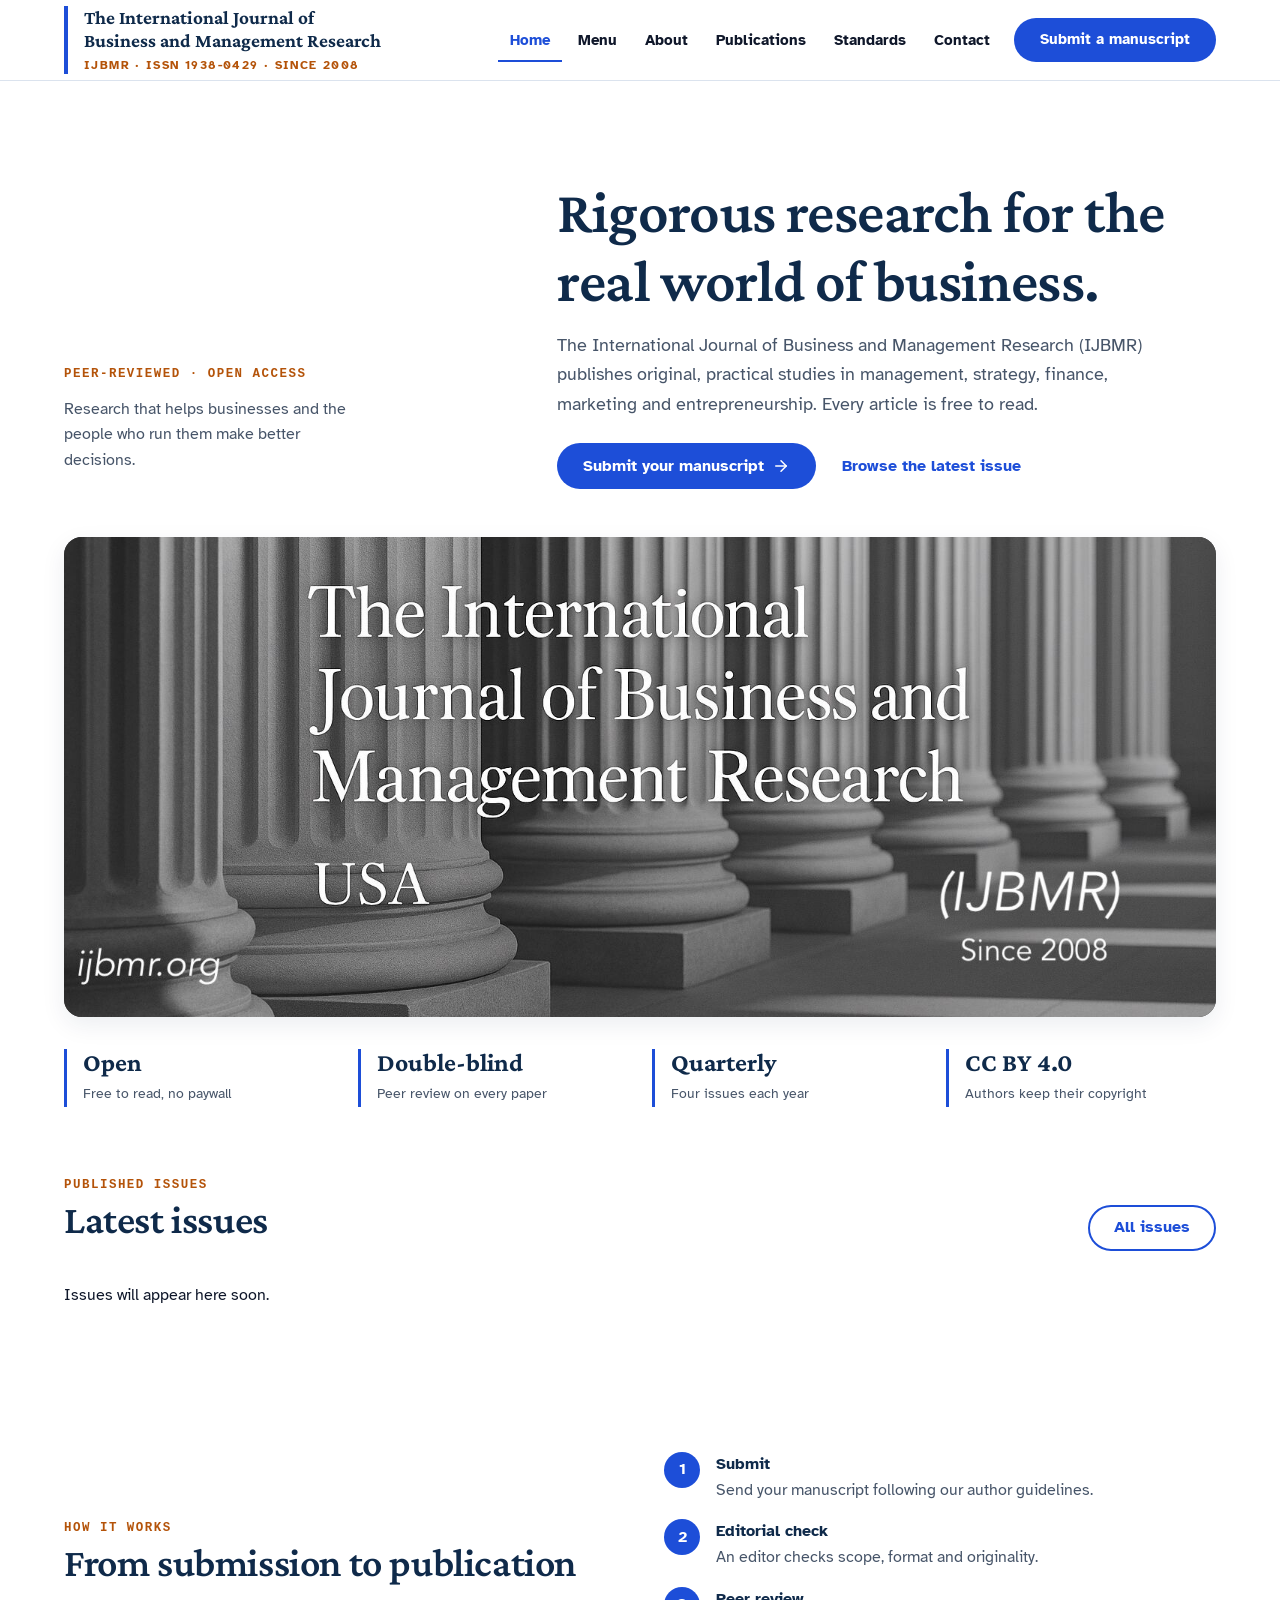
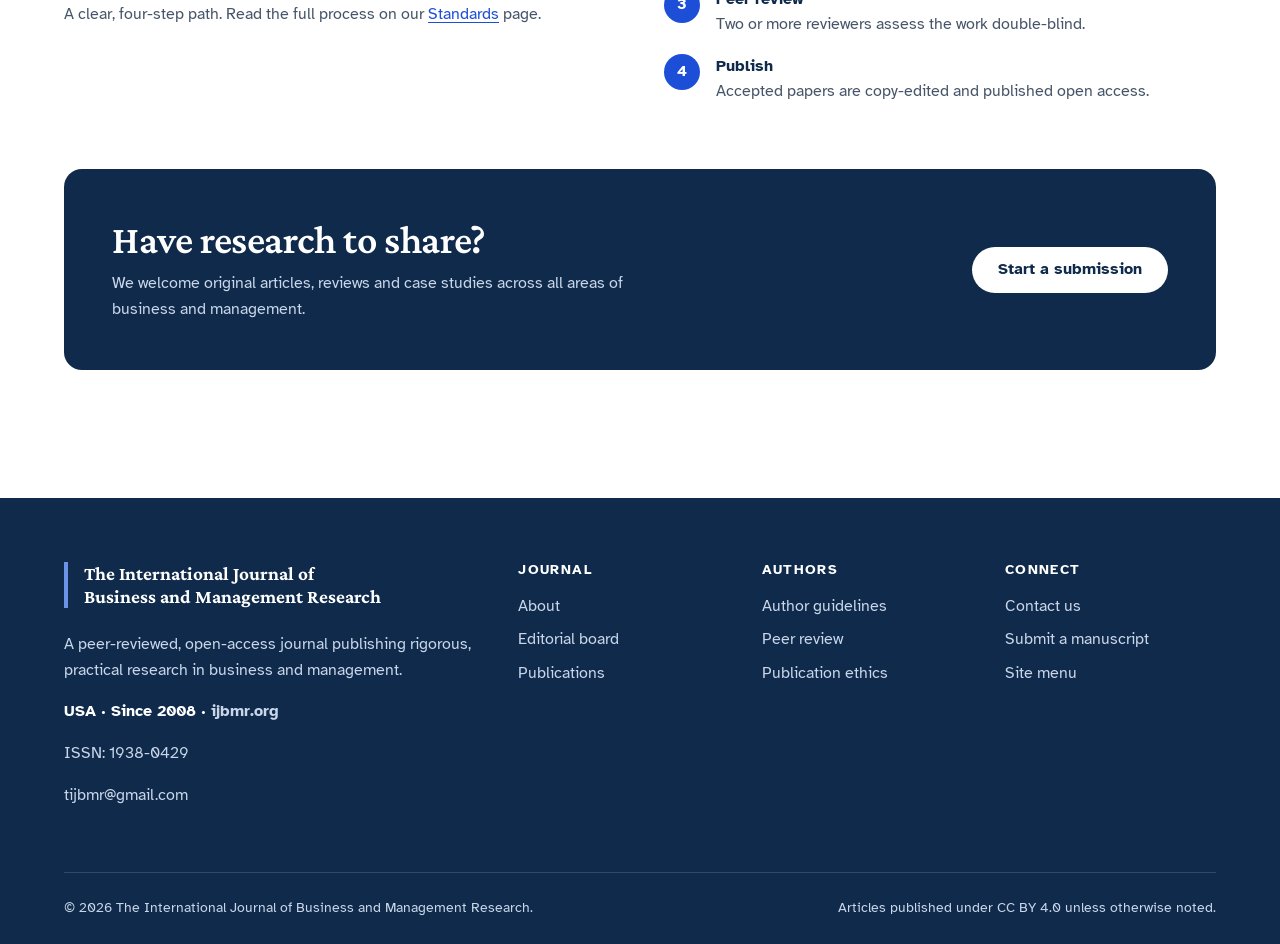
==== index.html @ e0effd42 "Show IJBMR logo as a banner on the home page Co-Authored-By: Claude Opus 5.5 <noreply@anthropic.com>" ====
<!doctype html>
<html lang="en" class="no-js">
<head>
  <meta charset="utf-8">
  <meta name="viewport" content="width=device-width, initial-scale=1">
  <title>IJBMR | International Journal of Business and Management Research</title>
  <meta name="description" content="Peer-reviewed, open-access research in business and management.">
  <meta name="theme-color" content="#1d4ed8">
  <link rel="preconnect" href="https://fonts.googleapis.com">
  <link rel="preconnect" href="https://fonts.gstatic.com" crossorigin>
  <link href="https://fonts.googleapis.com/css2?family=Atkinson+Hyperlegible:wght@400;700&family=Crimson+Pro:wght@400;500;600;700&display=swap" rel="stylesheet">
  <link rel="stylesheet" href="assets/styles.css">
  <link rel="icon" type="image/png" href="assets/icon.png">
  <link rel="apple-touch-icon" href="assets/icon.png">
  <link rel="canonical" href="https://ijbmr.org/">
  <meta property="og:type" content="website">
  <meta property="og:site_name" content="IJBMR">
  <meta property="og:title" content="IJBMR | International Journal of Business and Management Research">
  <meta property="og:description" content="Peer-reviewed, open-access research in business and management.">
  <meta property="og:url" content="https://ijbmr.org/">
  <meta property="og:image" content="https://ijbmr.org/assets/og.jpg">
  <meta name="twitter:card" content="summary_large_image">
</head>
<body>
  <a class="skip-link" href="#main">Skip to content</a>

  <header class="site-header">
    <div class="container header-inner">
      <a class="brand" href="index.html" aria-label="IJBMR home"><span class="brand-title">The International Journal of<br>Business and Management Research</span><span class="brand-meta">IJBMR &middot; ISSN 1938-0429 &middot; Since 2008</span></a>
      <button class="nav-toggle" type="button" aria-expanded="false" aria-controls="site-nav" aria-label="Open navigation"><svg class="" xmlns="http://www.w3.org/2000/svg" viewBox="0 0 24 24" fill="none" stroke="currentColor" stroke-width="2" stroke-linecap="round" stroke-linejoin="round" aria-hidden="true" focusable="false"><path d="M4 6h16"/><path d="M4 12h16"/><path d="M4 18h16"/></svg></button>
      <nav id="site-nav" class="site-nav" aria-label="Main">
        <ul>
          <li><a href="index.html" aria-current="page">Home</a></li>
          <li><a href="menu.html">Menu</a></li>
          <li><a href="about.html">About</a></li>
          <li><a href="publications.html">Publications</a></li>
          <li><a href="standards.html">Standards</a></li>
          <li><a href="contact.html">Contact</a></li>
          <li class="nav-cta"><a class="btn btn-primary" href="contact.html#submit">Submit a manuscript</a></li>
        </ul>
      </nav>
    </div>
  </header>

  <main id="main">
    <section class="hero">
      <div class="container">
        <div class="hero-grid">
          <p class="hero-tagline reveal">
            <span class="eyebrow">Peer-reviewed &middot; Open access</span>
            Research that helps businesses and the people who run them make better decisions.
          </p>
          <div class="hero-copy reveal">
            <h1>Rigorous research for the real world of business.</h1>
            <p class="lead">The International Journal of Business and Management Research (IJBMR) publishes original, practical studies in management, strategy, finance, marketing and entrepreneurship. Every article is free to read.</p>
            <div class="hero-ctas">
              <a class="btn btn-primary" href="contact.html#submit">Submit your manuscript <svg class="" xmlns="http://www.w3.org/2000/svg" viewBox="0 0 24 24" fill="none" stroke="currentColor" stroke-width="2" stroke-linecap="round" stroke-linejoin="round" aria-hidden="true" focusable="false"><path d="M5 12h14"/><path d="m12 5 7 7-7 7"/></svg></a>
              <a class="btn btn-link" href="publications.html">Browse the latest issue</a>
            </div>
          </div>
        </div>
      </div>
    </section>

    <div class="container">
      <figure class="logo-banner reveal">
        <img src="assets/banner.jpg" srcset="assets/banner-800.jpg 800w, assets/banner.jpg 1536w" sizes="(max-width: 1200px) 100vw, 1152px" width="1536" height="640" alt="The International Journal of Business and Management Research, USA. IJBMR, since 2008. ijbmr.org">
      </figure>
      <div class="glance reveal" role="group" aria-label="Journal at a glance">
        <div class="stat"><strong>Open</strong><span>Free to read, no paywall</span></div>
        <div class="stat"><strong>Double-blind</strong><span>Peer review on every paper</span></div>
        <div class="stat"><strong>Quarterly</strong><span>Four issues each year</span></div>
        <div class="stat"><strong>CC BY 4.0</strong><span>Authors keep their copyright</span></div>
      </div>
    </div>

    <section class="section">
      <div class="container">
        <div class="section-head">
          <div>
            <span class="eyebrow">Published issues</span>
            <h2>Latest issues</h2>
          </div>
          <a class="btn btn-outline" href="publications.html">All issues</a>
        </div>
        <div class="article-list" data-issues data-limit="3"></div>
      </div>
    </section>

    <section class="section">
      <div class="container">
        <div class="grid grid-2" style="align-items:center; gap: var(--space-7);">
          <div class="reveal">
            <span class="eyebrow">How it works</span>
            <h2>From submission to publication</h2>
            <p style="color:var(--color-muted-foreground)">A clear, four-step path. Read the full process on our <a href="standards.html">Standards</a> page.</p>
          </div>
          <ol class="steps reveal">
            <li><div><strong>Submit</strong><p>Send your manuscript following our author guidelines.</p></div></li>
            <li><div><strong>Editorial check</strong><p>An editor checks scope, format and originality.</p></div></li>
            <li><div><strong>Peer review</strong><p>Two or more reviewers assess the work double-blind.</p></div></li>
            <li><div><strong>Publish</strong><p>Accepted papers are copy-edited and published open access.</p></div></li>
          </ol>
        </div>
      </div>
    </section>

    <section class="section" style="padding-top:0">
      <div class="container">
        <div class="cta-band reveal">
          <div>
            <h2>Have research to share?</h2>
            <p>We welcome original articles, reviews and case studies across all areas of business and management.</p>
          </div>
          <a class="btn btn-primary" href="contact.html#submit">Start a submission</a>
        </div>
      </div>
    </section>
  </main>

  <footer class="site-footer">
    <div class="container">
      <div class="footer-grid">
        <div>
          <a class="brand" href="index.html" aria-label="IJBMR home"><span class="brand-title">The International Journal of<br>Business and Management Research</span><span class="brand-meta">IJBMR &middot; ISSN 1938-0429 &middot; Since 2008</span></a>
          <p>A peer-reviewed, open-access journal publishing rigorous, practical research in business and management.</p>
          <p class="footer-facts">USA &middot; Since 2008 &middot; <a href="https://ijbmr.org">ijbmr.org</a></p>
          <p>ISSN: 1938-0429</p>
          <p><a href="mailto:tijbmr@gmail.com">tijbmr@gmail.com</a></p>
        </div>
        <div>
          <h4>Journal</h4>
          <ul>
            <li><a href="about.html">About</a></li>
            <li><a href="about.html#board">Editorial board</a></li>
            <li><a href="publications.html">Publications</a></li>
          </ul>
        </div>
        <div>
          <h4>Authors</h4>
          <ul>
            <li><a href="standards.html#guidelines">Author guidelines</a></li>
            <li><a href="standards.html#review">Peer review</a></li>
            <li><a href="standards.html#ethics">Publication ethics</a></li>
          </ul>
        </div>
        <div>
          <h4>Connect</h4>
          <ul>
            <li><a href="contact.html">Contact us</a></li>
            <li><a href="contact.html#submit">Submit a manuscript</a></li>
            <li><a href="menu.html">Site menu</a></li>
          </ul>
        </div>
      </div>
      <div class="footer-bottom">
        <span>&copy; <span data-year>2026</span> The International Journal of Business and Management Research.</span>
        <span>Articles published under CC BY 4.0 unless otherwise noted.</span>
      </div>
    </div>
  </footer>

  <script src="assets/issues.js"></script>
  <script src="assets/board.js"></script>
  <script src="assets/main.js"></script>
</body>
</html>
---- assets/styles.css ----
/* IJBMR — shared styles
   Design system: Swiss Modernism 2.0 (ui-ux-pro-max), scholarly blue on white,
   Crimson Pro (headings) + Atkinson Hyperlegible (body). */

:root {
  --color-primary: #1d4ed8;          /* action blue */
  --color-primary-hover: #1e40af;
  --color-primary-soft: #eff4ff;
  --color-navy: #0f2a4a;             /* headings, footer */
  --color-on-primary: #ffffff;
  --color-accent: #b45309;           /* warm citation gold */
  --color-accent-soft: #fff7ed;
  --color-background: #ffffff;
  --color-surface: #f6f8fc;
  --color-foreground: #0f172a;
  --color-muted-foreground: #475569;
  --color-border: #dbe3ee;
  --color-ring: #1d4ed8;

  --font-serif: "Crimson Pro", Georgia, "Times New Roman", serif;
  --font-sans: "Atkinson Hyperlegible", system-ui, -apple-system, "Segoe UI", sans-serif;
  --font-mono: ui-monospace, "SF Mono", Menlo, Consolas, monospace;

  --space-1: 4px;  --space-2: 8px;  --space-3: 12px; --space-4: 16px;
  --space-5: 24px; --space-6: 32px; --space-7: 48px; --space-8: 64px; --space-9: 96px;

  --radius: 10px;
  --radius-lg: 18px;
  --shadow-sm: 0 1px 2px rgba(15, 42, 74, .06);
  --shadow-md: 0 8px 24px rgba(15, 42, 74, .08);
  --ease: cubic-bezier(.22, 1, .36, 1);
  --max: 1200px;
}

*, *::before, *::after { box-sizing: border-box; }
html { -webkit-text-size-adjust: 100%; scroll-behavior: smooth; }
body {
  margin: 0;
  background: var(--color-background);
  color: var(--color-foreground);
  font-family: var(--font-sans);
  font-size: 1rem;
  line-height: 1.6;
}
img, svg { display: block; max-width: 100%; }
a { color: var(--color-primary); text-underline-offset: 3px; }
a:hover { color: var(--color-primary-hover); }
:focus-visible { outline: 3px solid var(--color-ring); outline-offset: 3px; border-radius: 4px; }

h1, h2, h3, h4 {
  font-family: var(--font-serif);
  color: var(--color-navy);
  line-height: 1.15;
  letter-spacing: -0.01em;
  margin: 0 0 var(--space-4);
  text-wrap: balance;
}
h1 { font-size: clamp(2.25rem, 5vw, 3.75rem); font-weight: 600; }
h2 { font-size: clamp(1.75rem, 3.2vw, 2.5rem); font-weight: 600; }
h3 { font-size: 1.4rem; font-weight: 600; }
p { margin: 0 0 var(--space-4); }

.container { width: 100%; max-width: var(--max); margin: 0 auto; padding: 0 var(--space-5); }
@media (max-width: 600px) { .container { padding: 0 var(--space-4); } }

.skip-link {
  position: absolute; left: var(--space-4); top: -60px; z-index: 100;
  background: var(--color-navy); color: #fff; padding: var(--space-2) var(--space-4); border-radius: 6px;
}
.skip-link:focus { top: var(--space-4); color: #fff; }

/* ---------- Header ---------- */
.site-header {
  position: sticky; top: 0; z-index: 50;
  background: rgba(255, 255, 255, .92);
  backdrop-filter: saturate(1.4) blur(8px);
  border-bottom: 1px solid var(--color-border);
}
.header-inner { display: flex; align-items: center; justify-content: space-between; gap: var(--space-5); min-height: 80px; }
.brand {
  display: flex; flex-direction: column; justify-content: center; gap: 4px;
  padding-left: var(--space-4); border-left: 4px solid var(--color-primary);
  text-decoration: none; color: var(--color-navy); flex: none;
}
.brand:hover { color: var(--color-navy); }
.brand-title { font-family: var(--font-serif); font-weight: 700; font-size: 1.2rem; line-height: 1.2; white-space: nowrap; }
.brand-meta { font-size: .72rem; font-weight: 700; letter-spacing: .12em; text-transform: uppercase; color: var(--color-accent); }

.site-nav ul { display: flex; gap: var(--space-1); list-style: none; margin: 0; padding: 0; }
.site-nav a {
  display: inline-flex; align-items: center; min-height: 44px; padding: 0 var(--space-3);
  color: var(--color-foreground); text-decoration: none; font-weight: 700; font-size: .95rem; border-radius: 8px;
  transition: background-color .2s var(--ease), color .2s var(--ease);
}
.site-nav a:hover { background: var(--color-primary-soft); color: var(--color-primary); }
.site-nav a[aria-current="page"] { color: var(--color-primary); box-shadow: inset 0 -2px 0 var(--color-primary); border-radius: 0; }
.nav-cta { margin-left: var(--space-2); }
.site-nav .nav-cta .btn { padding: 0 var(--space-5); border-radius: 999px; color: #fff; white-space: nowrap; }
.site-nav .nav-cta .btn:hover { background: var(--color-primary-hover); color: #fff; }

.nav-toggle {
  display: none; width: 44px; height: 44px; border: 1px solid var(--color-border); border-radius: 10px;
  background: #fff; color: var(--color-navy); cursor: pointer; align-items: center; justify-content: center;
}
@media (max-width: 1240px) {
  .nav-toggle { display: inline-flex; }
  .site-nav {
    position: absolute; left: 0; right: 0; top: 100%;
    background: #fff; border-bottom: 1px solid var(--color-border); box-shadow: var(--shadow-md);
    display: none;
  }
  .site-nav.is-open { display: block; }
  .site-nav ul { flex-direction: column; padding: var(--space-3) var(--space-4) var(--space-5); }
  .site-nav a { width: 100%; }
  .site-nav .nav-cta .btn { justify-content: center; }
  .site-nav a[aria-current="page"] { box-shadow: inset 3px 0 0 var(--color-primary); background: var(--color-primary-soft); }
  .nav-cta { margin: var(--space-3) 0 0; }
  .brand-title { font-size: 1.02rem; }
  .brand-meta { font-size: .64rem; letter-spacing: .08em; }
}

/* ---------- Buttons ---------- */
.btn {
  display: inline-flex; align-items: center; justify-content: center; gap: var(--space-2);
  min-height: 46px; padding: 0 var(--space-5); border-radius: 999px; border: 2px solid transparent;
  font: 700 .975rem/1 var(--font-sans); text-decoration: none; cursor: pointer;
  transition: background-color .2s var(--ease), color .2s var(--ease), border-color .2s var(--ease), transform .2s var(--ease);
}
.btn-primary { background: var(--color-primary); color: #fff; }
.btn-primary:hover { background: var(--color-primary-hover); color: #fff; }
.btn-outline { border-color: var(--color-primary); color: var(--color-primary); background: #fff; }
.btn-outline:hover { background: var(--color-primary-soft); }
.btn-link { padding: 0; min-height: 44px; color: var(--color-primary); }
.btn-link:hover { text-decoration: underline; }
.btn svg { width: 18px; height: 18px; }
.btn:active { transform: translateY(1px); }

/* ---------- Editorial hero (ported from 21st.dev "Editorial Hero") ---------- */
.hero { padding: var(--space-9) 0 var(--space-7); }
.hero-grid { display: grid; grid-template-columns: repeat(12, 1fr); gap: var(--space-6); }
.hero-tagline { grid-column: 1 / span 4; align-self: end; max-width: 300px; color: var(--color-muted-foreground); }
.hero-tagline .eyebrow { display: block; margin-bottom: var(--space-3); }
.hero-copy { grid-column: 6 / span 7; }
.hero-copy p.lead { font-size: 1.15rem; color: var(--color-muted-foreground); max-width: 600px; }
.hero-ctas { display: flex; flex-wrap: wrap; gap: var(--space-3) var(--space-5); align-items: center; margin-top: var(--space-5); }
@media (max-width: 900px) {
  .hero { padding: var(--space-8) 0 var(--space-6); }
  .hero-tagline, .hero-copy { grid-column: 1 / -1; }
  .hero-tagline { order: 2; max-width: none; }
}

.eyebrow {
  font-family: var(--font-mono); font-size: .78rem; letter-spacing: .12em; text-transform: uppercase;
  color: var(--color-accent); font-weight: 600;
}

/* Logo banner + "at a glance" strip */
.logo-banner { margin: 0; border-radius: var(--radius-lg); overflow: hidden; background: #3a3a3a; box-shadow: var(--shadow-md); }
.logo-banner img { width: 100%; height: auto; aspect-ratio: 1536 / 640; object-fit: cover; }
.glance { display: grid; grid-template-columns: repeat(4, 1fr); gap: var(--space-5); padding: var(--space-6) 0 0; }
.glance .stat { border-left: 3px solid var(--color-primary); padding-left: var(--space-4); }
.glance .stat strong { display: block; font-family: var(--font-serif); font-size: 1.6rem; line-height: 1.1; color: var(--color-navy); margin-bottom: var(--space-1); }
.glance .stat span { font-size: .9rem; color: var(--color-muted-foreground); }
@media (max-width: 760px) { .glance { grid-template-columns: repeat(2, 1fr); } }

/* ---------- Page header (inner pages) ---------- */
.page-header { padding: var(--space-8) 0 var(--space-6); border-bottom: 1px solid var(--color-border); background: linear-gradient(180deg, var(--color-primary-soft), #fff); }
.page-header p { max-width: 680px; font-size: 1.1rem; color: var(--color-muted-foreground); margin: 0; }
.breadcrumb { font-size: .875rem; margin-bottom: var(--space-4); color: var(--color-muted-foreground); }
.breadcrumb a { color: var(--color-muted-foreground); }

/* ---------- Sections ---------- */
.section { padding: var(--space-8) 0; }
.section-alt { background: var(--color-surface); }
.section-head { display: flex; flex-wrap: wrap; justify-content: space-between; align-items: end; gap: var(--space-4); margin-bottom: var(--space-6); }
.section-head p { color: var(--color-muted-foreground); max-width: 560px; margin: 0; }
.section-head h2 { margin: 0 0 var(--space-2); }

.grid { display: grid; gap: var(--space-5); }
.grid-3 { grid-template-columns: repeat(3, 1fr); }
.grid-2 { grid-template-columns: repeat(2, 1fr); }
@media (max-width: 900px) { .grid-3 { grid-template-columns: 1fr 1fr; } }
@media (max-width: 640px) { .grid-3, .grid-2 { grid-template-columns: 1fr; } }

.card {
  background: #fff; border: 1px solid var(--color-border); border-radius: var(--radius-lg);
  padding: var(--space-6); box-shadow: var(--shadow-sm);
  transition: box-shadow .25s var(--ease), border-color .25s var(--ease), transform .25s var(--ease);
}
a.card { display: block; color: inherit; text-decoration: none; }
a.card:hover { border-color: #b8c8ea; box-shadow: var(--shadow-md); transform: translateY(-2px); color: inherit; }
.card h3 { margin-bottom: var(--space-2); }
.card p { color: var(--color-muted-foreground); margin: 0; }
.icon-chip {
  display: inline-grid; place-items: center; width: 48px; height: 48px; border-radius: 12px;
  background: var(--color-primary-soft); color: var(--color-primary); margin-bottom: var(--space-4);
}
.icon-chip.warm { background: var(--color-accent-soft); color: var(--color-accent); }
.icon-chip svg { width: 24px; height: 24px; }

/* ---------- Article list (ported from 21st.dev "Blog Cards") ---------- */
.article-list { display: flex; flex-direction: column; }
.article-item {
  display: block; padding: var(--space-5) 0; border-bottom: 1px solid var(--color-border);
  color: inherit; text-decoration: none;
}
.article-item:first-child { border-top: 1px solid var(--color-border); }
.article-row { display: flex; align-items: flex-end; gap: var(--space-3); }
.article-title {
  font-family: var(--font-serif); font-size: clamp(1.2rem, 2.2vw, 1.5rem); font-weight: 600; color: var(--color-navy);
  transition: color .3s var(--ease);
}
.article-leader { flex: 1; min-width: 24px; border-bottom: 1px dashed #9fb0c8; margin-bottom: 8px; transition: border-color .3s var(--ease); }
.article-date { font-family: var(--font-mono); font-size: .8rem; text-transform: uppercase; color: var(--color-muted-foreground); white-space: nowrap; transition: color .3s var(--ease); }
.article-item:hover .article-title,
.article-item:hover .article-date { color: var(--color-primary); }
.article-item:hover .article-leader { border-color: var(--color-primary); }
@media (max-width: 640px) {
  .article-row { flex-direction: column; align-items: flex-start; gap: var(--space-1); }
  .article-leader { display: none; }
}

.tag {
  display: inline-flex; align-items: center; padding: 2px 10px; border-radius: 999px;
  background: var(--color-primary-soft); color: var(--color-primary-hover); font-size: .8rem; font-weight: 700;
}
.tag.warm { background: var(--color-accent-soft); color: var(--color-accent); }

/* Issues list */
.issue-item { display: grid; grid-template-columns: 1fr auto; align-items: center; gap: var(--space-5); }
.issue-item .article-row { min-width: 0; }
.issue-action .btn { min-height: 44px; }
@media (max-width: 640px) { .issue-item { grid-template-columns: 1fr; gap: var(--space-3); } }

/* Simple contact */
.contact-card { max-width: 720px; margin: 0 auto var(--space-7); text-align: center; padding: var(--space-8) var(--space-6); }
.contact-card .icon-chip { width: 64px; height: 64px; border-radius: 50%; }
.contact-card .eyebrow { display: block; margin-bottom: var(--space-2); }
.contact-email {
  display: inline-block; margin-bottom: var(--space-3); font-family: var(--font-serif); font-weight: 600;
  font-size: clamp(1.75rem, 5vw, 2.75rem); color: var(--color-navy); text-decoration: none; overflow-wrap: anywhere;
}
.contact-email:hover { color: var(--color-primary); text-decoration: underline; }
.contact-card .hero-ctas { margin-top: var(--space-4); }
.copy-status { min-height: 1.6em; margin: var(--space-3) 0 0; color: var(--color-primary); font-weight: 700; }
.contact-topics .card p strong { color: var(--color-navy); }

/* ---------- Prose & standards ---------- */
.prose { max-width: 720px; }
.prose p, .prose li { color: #334155; }
.prose ul { padding-left: 1.2em; }
.prose li { margin-bottom: var(--space-2); }
.two-col { display: grid; grid-template-columns: 260px 1fr; gap: var(--space-7); align-items: start; }
.toc { position: sticky; top: 96px; }
.toc ul { list-style: none; margin: 0; padding: 0; border-left: 2px solid var(--color-border); }
.toc a { display: block; padding: var(--space-2) var(--space-4); color: var(--color-muted-foreground); text-decoration: none; margin-left: -2px; border-left: 2px solid transparent; }
.toc a:hover, .toc a.is-active { color: var(--color-primary); border-left-color: var(--color-primary); }
@media (max-width: 900px) { .two-col { grid-template-columns: 1fr; } .toc { position: static; } }
.standard-block { padding-bottom: var(--space-6); margin-bottom: var(--space-6); border-bottom: 1px solid var(--color-border); scroll-margin-top: 96px; }
.standard-block:last-child { border-bottom: 0; }
.checklist { list-style: none; padding: 0; }
.checklist li { position: relative; padding-left: 32px; }
.checklist li::before {
  content: ""; position: absolute; left: 0; top: 4px; width: 20px; height: 20px; border-radius: 50%;
  background: var(--color-primary-soft) url("data:image/svg+xml,%3Csvg xmlns='http://www.w3.org/2000/svg' viewBox='0 0 24 24' fill='none' stroke='%231d4ed8' stroke-width='3' stroke-linecap='round' stroke-linejoin='round'%3E%3Cpath d='M20 6 9 17l-5-5'/%3E%3C/svg%3E") center / 12px no-repeat;
}

.steps { counter-reset: step; display: grid; gap: var(--space-4); list-style: none; padding: 0; margin: 0; }
.steps li { counter-increment: step; display: flex; gap: var(--space-4); align-items: flex-start; }
.steps li::before {
  content: counter(step); flex: none; display: grid; place-items: center; width: 36px; height: 36px; border-radius: 50%;
  background: var(--color-primary); color: #fff; font-weight: 700;
}
.steps strong { display: block; color: var(--color-navy); }
.steps p { margin: 0; color: var(--color-muted-foreground); }

/* Menu (site directory) */
.menu-group h2 { font-size: 1.5rem; display: flex; align-items: center; gap: var(--space-3); }
.menu-links { list-style: none; padding: 0; margin: 0; }
.menu-links a {
  display: flex; justify-content: space-between; align-items: center; gap: var(--space-3);
  min-height: 52px; padding: var(--space-3) 0; border-bottom: 1px solid var(--color-border);
  color: var(--color-foreground); text-decoration: none; font-weight: 700;
}
.menu-links a span { margin-left: auto; text-align: right; font-weight: 400; color: var(--color-muted-foreground); font-size: .9rem; }
.menu-links a:hover { color: var(--color-primary); }
.menu-links svg { width: 18px; height: 18px; flex: none; color: var(--color-primary); transition: transform .2s var(--ease); }
.menu-links a:hover svg { transform: translateX(3px); }

/* Callout / CTA band */
.cta-band {
  background: var(--color-navy); color: #fff; border-radius: var(--radius-lg); padding: var(--space-7);
  display: flex; flex-wrap: wrap; justify-content: space-between; align-items: center; gap: var(--space-5);
}
.cta-band h2 { color: #fff; margin-bottom: var(--space-2); }
.cta-band p { color: #c9d6ea; margin: 0; max-width: 560px; }
.cta-band .btn-primary { background: #fff; color: var(--color-navy); }
.cta-band .btn-primary:hover { background: var(--color-primary-soft); color: var(--color-navy); }
@media (max-width: 600px) { .cta-band { padding: var(--space-6) var(--space-5); } }

.note {
  border-left: 4px solid var(--color-accent); background: var(--color-accent-soft);
  padding: var(--space-4) var(--space-5); border-radius: 0 var(--radius) var(--radius) 0; color: #5b3a12;
}

/* About: journal facts */
.facts { display: grid; grid-template-columns: repeat(3, 1fr); gap: var(--space-3); margin: var(--space-6) 0 0; }
.facts div { background: var(--color-primary-soft); border-radius: var(--radius); padding: var(--space-4); }
.facts dt { font-family: var(--font-mono); font-size: .75rem; letter-spacing: .1em; text-transform: uppercase; color: var(--color-muted-foreground); }
.facts dd { margin: var(--space-1) 0 0; font-family: var(--font-serif); font-size: 1.5rem; font-weight: 600; color: var(--color-navy); }
@media (max-width: 480px) { .facts { grid-template-columns: 1fr; } }

/* ---------- Footer ---------- */
.site-footer { background: var(--color-navy); color: #c9d6ea; padding: var(--space-8) 0 var(--space-5); margin-top: var(--space-8); }
.footer-grid { display: grid; grid-template-columns: 2fr 1fr 1fr 1fr; gap: var(--space-6); }
.site-footer h4 { color: #fff; font-family: var(--font-sans); font-size: .85rem; letter-spacing: .1em; text-transform: uppercase; margin-bottom: var(--space-4); }
.site-footer ul { list-style: none; padding: 0; margin: 0; }
.site-footer li { margin-bottom: var(--space-2); }
.site-footer a { color: #c9d6ea; text-decoration: none; }
.site-footer a:hover { color: #fff; text-decoration: underline; }
.site-footer .brand { color: #fff; margin-bottom: var(--space-5); border-left-color: #6b93e8; }
.site-footer .brand:hover { color: #fff; text-decoration: none; }
.site-footer .brand-meta { display: none; }
.footer-facts { color: #fff; font-weight: 700; }
.footer-bottom { border-top: 1px solid rgba(255,255,255,.15); margin-top: var(--space-7); padding-top: var(--space-5); display: flex; flex-wrap: wrap; justify-content: space-between; gap: var(--space-3); font-size: .875rem; }
@media (max-width: 900px) { .footer-grid { grid-template-columns: 1fr 1fr; } }
@media (max-width: 540px) { .footer-grid { grid-template-columns: 1fr; } }

/* ---------- Reveal motion ---------- */
.reveal { opacity: 0; transform: translateY(12px); transition: opacity .5s var(--ease), transform .5s var(--ease); }
.reveal.is-visible { opacity: 1; transform: none; }
.no-js .reveal { opacity: 1; transform: none; }

@media (prefers-reduced-motion: reduce) {
  html { scroll-behavior: auto; }
  *, *::before, *::after { transition-duration: .01ms !important; animation-duration: .01ms !important; }
  .reveal { opacity: 1; transform: none; }
}

.visually-hidden { position: absolute !important; width: 1px; height: 1px; overflow: hidden; clip: rect(0 0 0 0); white-space: nowrap; }
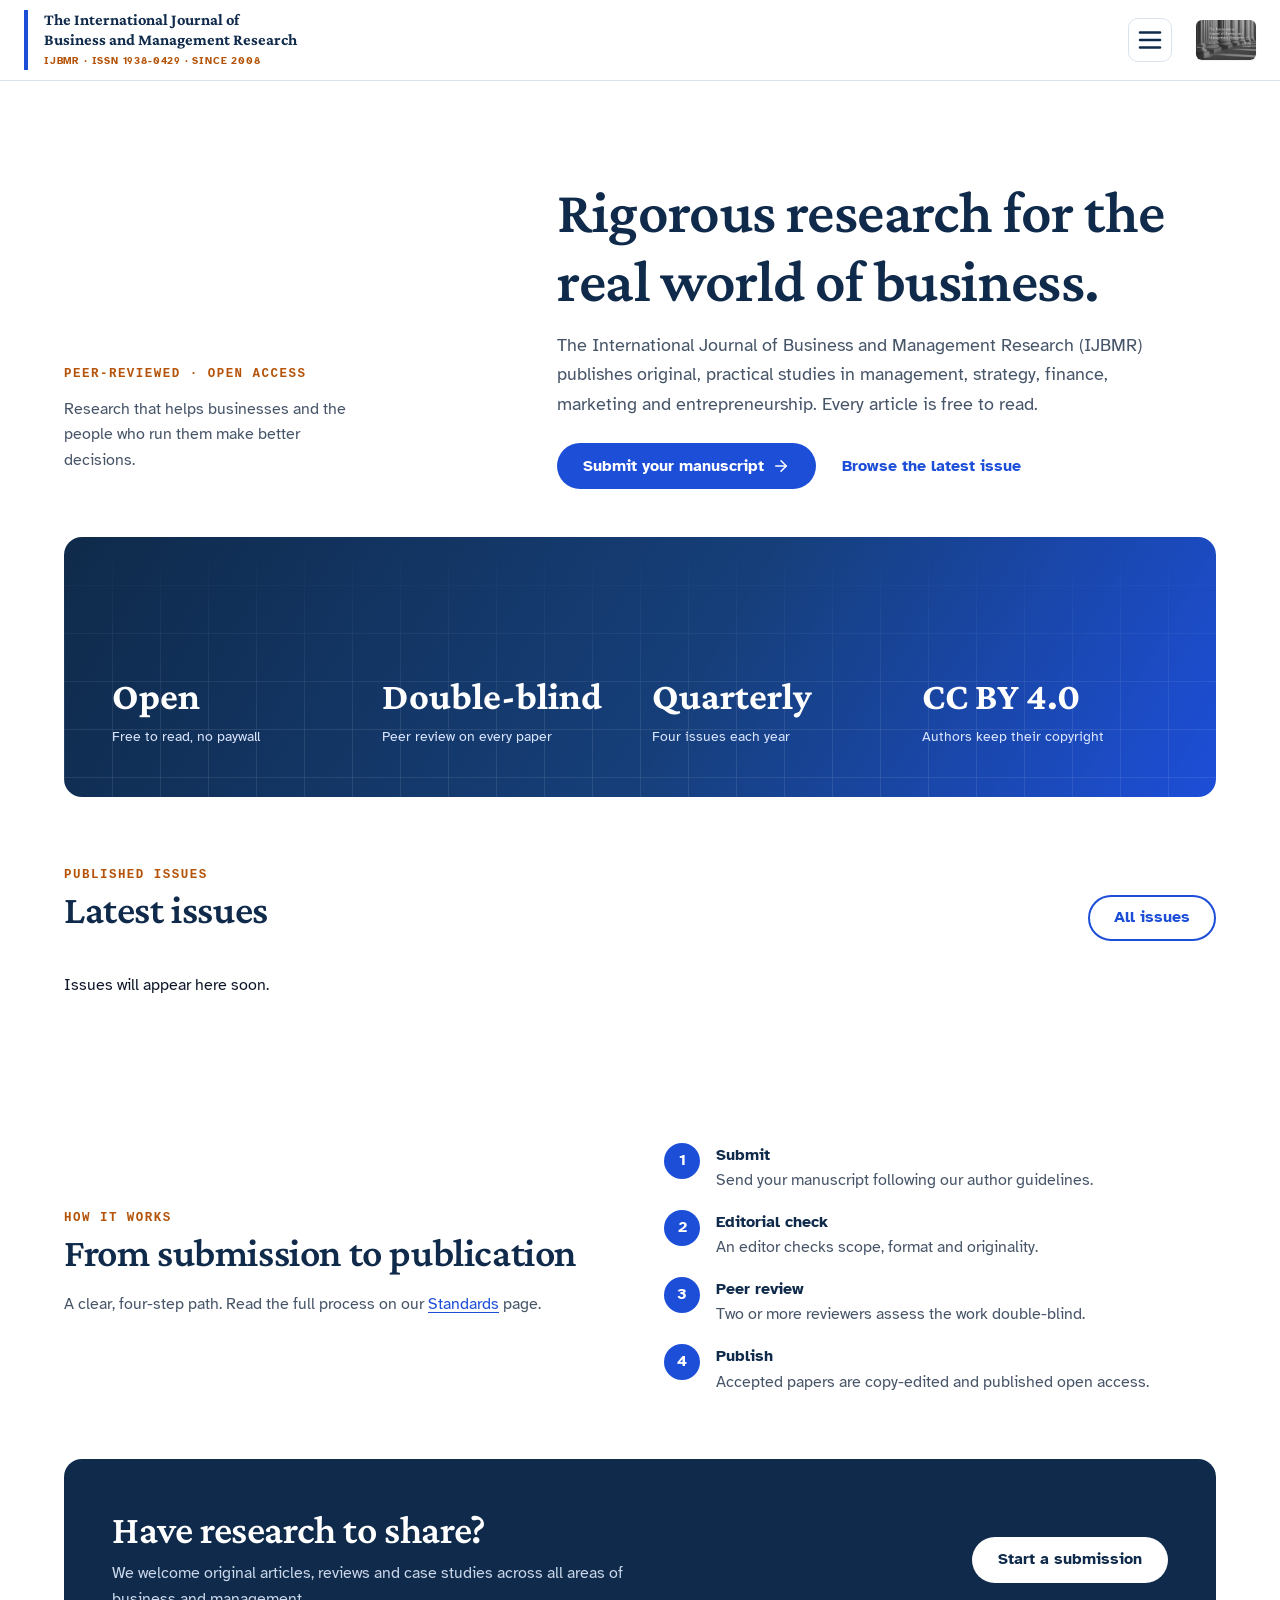
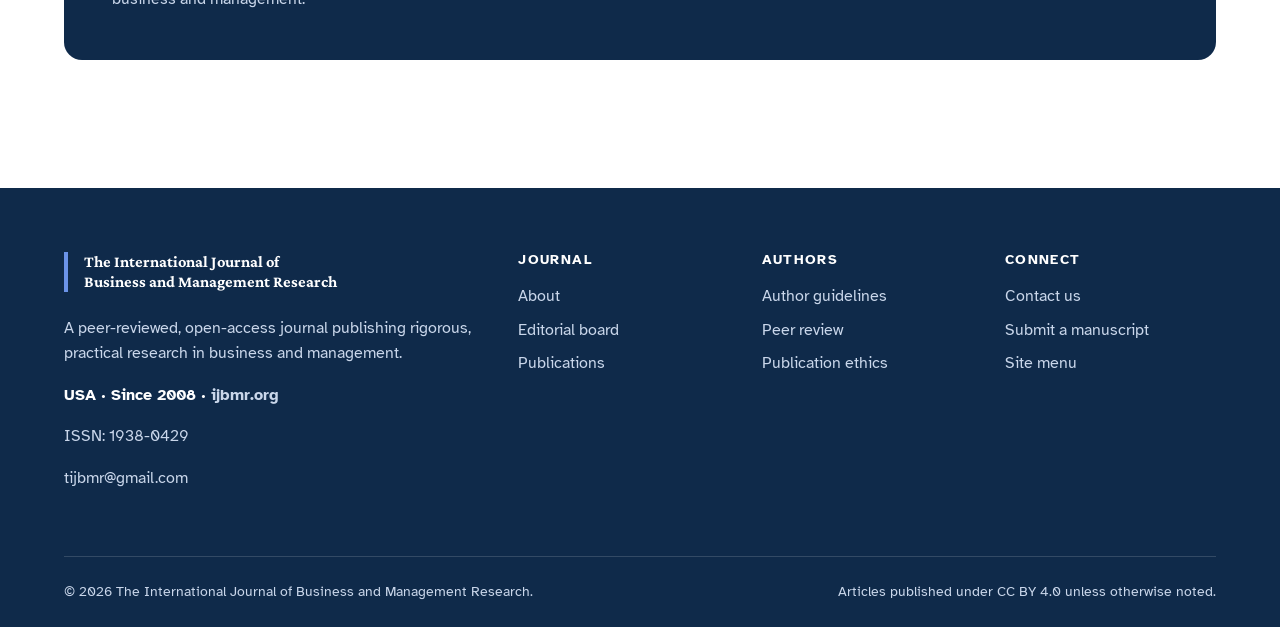
==== commit 1b4478ef: "Move logo to a small image in the header's top-right corner Removes the large home-page logo banner " ====
--- a/index.html
+++ b/index.html
@@ -39,6 +39,7 @@
           <li class="nav-cta"><a class="btn btn-primary" href="contact.html#submit">Submit a manuscript</a></li>
         </ul>
       </nav>
+      <img class="header-logo" src="assets/logo.jpg" width="72" height="48" alt="IJBMR logo">
     </div>
   </header>
 
@@ -63,10 +64,7 @@
     </section>
 
     <div class="container">
-      <figure class="logo-banner reveal">
-        <img src="assets/banner.jpg" srcset="assets/banner-800.jpg 800w, assets/banner.jpg 1536w" sizes="(max-width: 1200px) 100vw, 1152px" width="1536" height="640" alt="The International Journal of Business and Management Research, USA. IJBMR, since 2008. ijbmr.org">
-      </figure>
-      <div class="glance reveal" role="group" aria-label="Journal at a glance">
+      <div class="hero-banner reveal" role="group" aria-label="Journal at a glance">
         <div class="stat"><strong>Open</strong><span>Free to read, no paywall</span></div>
         <div class="stat"><strong>Double-blind</strong><span>Peer review on every paper</span></div>
         <div class="stat"><strong>Quarterly</strong><span>Four issues each year</span></div>
--- a/assets/styles.css
+++ b/assets/styles.css
@@ -76,19 +76,21 @@
   backdrop-filter: saturate(1.4) blur(8px);
   border-bottom: 1px solid var(--color-border);
 }
-.header-inner { display: flex; align-items: center; justify-content: space-between; gap: var(--space-5); min-height: 80px; }
+.header-inner { display: flex; align-items: center; justify-content: space-between; gap: var(--space-5); min-height: 80px; max-width: 1360px; }
 .brand {
   display: flex; flex-direction: column; justify-content: center; gap: 4px;
   padding-left: var(--space-4); border-left: 4px solid var(--color-primary);
   text-decoration: none; color: var(--color-navy); flex: none;
 }
 .brand:hover { color: var(--color-navy); }
+.site-nav, .nav-toggle { margin-left: auto; }
+.header-logo { flex: none; width: 72px; height: 48px; object-fit: cover; border-radius: 6px; box-shadow: var(--shadow-sm); }
 .brand-title { font-family: var(--font-serif); font-weight: 700; font-size: 1.2rem; line-height: 1.2; white-space: nowrap; }
 .brand-meta { font-size: .72rem; font-weight: 700; letter-spacing: .12em; text-transform: uppercase; color: var(--color-accent); }
 
 .site-nav ul { display: flex; gap: var(--space-1); list-style: none; margin: 0; padding: 0; }
 .site-nav a {
-  display: inline-flex; align-items: center; min-height: 44px; padding: 0 var(--space-3);
+  display: inline-flex; align-items: center; min-height: 44px; padding: 0 10px;
   color: var(--color-foreground); text-decoration: none; font-weight: 700; font-size: .95rem; border-radius: 8px;
   transition: background-color .2s var(--ease), color .2s var(--ease);
 }
@@ -102,7 +104,7 @@
   display: none; width: 44px; height: 44px; border: 1px solid var(--color-border); border-radius: 10px;
   background: #fff; color: var(--color-navy); cursor: pointer; align-items: center; justify-content: center;
 }
-@media (max-width: 1240px) {
+@media (max-width: 1340px) {
   .nav-toggle { display: inline-flex; }
   .site-nav {
     position: absolute; left: 0; right: 0; top: 100%;
@@ -116,6 +118,7 @@
   .site-nav a[aria-current="page"] { box-shadow: inset 3px 0 0 var(--color-primary); background: var(--color-primary-soft); }
   .nav-cta { margin: var(--space-3) 0 0; }
   .brand-title { font-size: 1.02rem; }
+  .header-logo { width: 60px; height: 40px; }
   .brand-meta { font-size: .64rem; letter-spacing: .08em; }
 }
 
@@ -154,14 +157,28 @@
   color: var(--color-accent); font-weight: 600;
 }
 
-/* Logo banner + "at a glance" strip */
-.logo-banner { margin: 0; border-radius: var(--radius-lg); overflow: hidden; background: #3a3a3a; box-shadow: var(--shadow-md); }
-.logo-banner img { width: 100%; height: auto; aspect-ratio: 1536 / 640; object-fit: cover; }
-.glance { display: grid; grid-template-columns: repeat(4, 1fr); gap: var(--space-5); padding: var(--space-6) 0 0; }
-.glance .stat { border-left: 3px solid var(--color-primary); padding-left: var(--space-4); }
-.glance .stat strong { display: block; font-family: var(--font-serif); font-size: 1.6rem; line-height: 1.1; color: var(--color-navy); margin-bottom: var(--space-1); }
-.glance .stat span { font-size: .9rem; color: var(--color-muted-foreground); }
-@media (max-width: 760px) { .glance { grid-template-columns: repeat(2, 1fr); } }
+/* Hero banner: blue band standing in for the component's landscape image */
+.hero-banner {
+  position: relative; overflow: hidden; border-radius: var(--radius-lg);
+  background: linear-gradient(120deg, var(--color-navy) 0%, #163f7a 55%, var(--color-primary) 100%);
+  color: #fff; min-height: 260px; padding: var(--space-7);
+  display: grid; grid-template-columns: repeat(4, 1fr); gap: var(--space-5); align-items: end;
+}
+.hero-banner::before {
+  content: ""; position: absolute; inset: 0; opacity: .18; pointer-events: none;
+  background-image:
+    linear-gradient(rgba(255,255,255,.5) 1px, transparent 1px),
+    linear-gradient(90deg, rgba(255,255,255,.5) 1px, transparent 1px);
+  background-size: 48px 48px;
+  mask-image: linear-gradient(to bottom, transparent 0%, #000 70%);
+  -webkit-mask-image: linear-gradient(to bottom, transparent 0%, #000 70%);
+}
+.hero-banner > * { position: relative; }
+.stat strong { display: block; font-family: var(--font-serif); font-size: 2.4rem; line-height: 1; margin-bottom: var(--space-2); }
+.stat span { font-size: .9rem; color: #dbe6ff; }
+@media (max-width: 760px) {
+  .hero-banner { grid-template-columns: repeat(2, 1fr); padding: var(--space-6) var(--space-5); min-height: 0; }
+}
 
 /* ---------- Page header (inner pages) ---------- */
 .page-header { padding: var(--space-8) 0 var(--space-6); border-bottom: 1px solid var(--color-border); background: linear-gradient(180deg, var(--color-primary-soft), #fff); }
@@ -338,3 +355,5 @@
 }
 
 .visually-hidden { position: absolute !important; width: 1px; height: 1px; overflow: hidden; clip: rect(0 0 0 0); white-space: nowrap; }
+
+@media (max-width: 480px) { .header-logo { display: none; } }
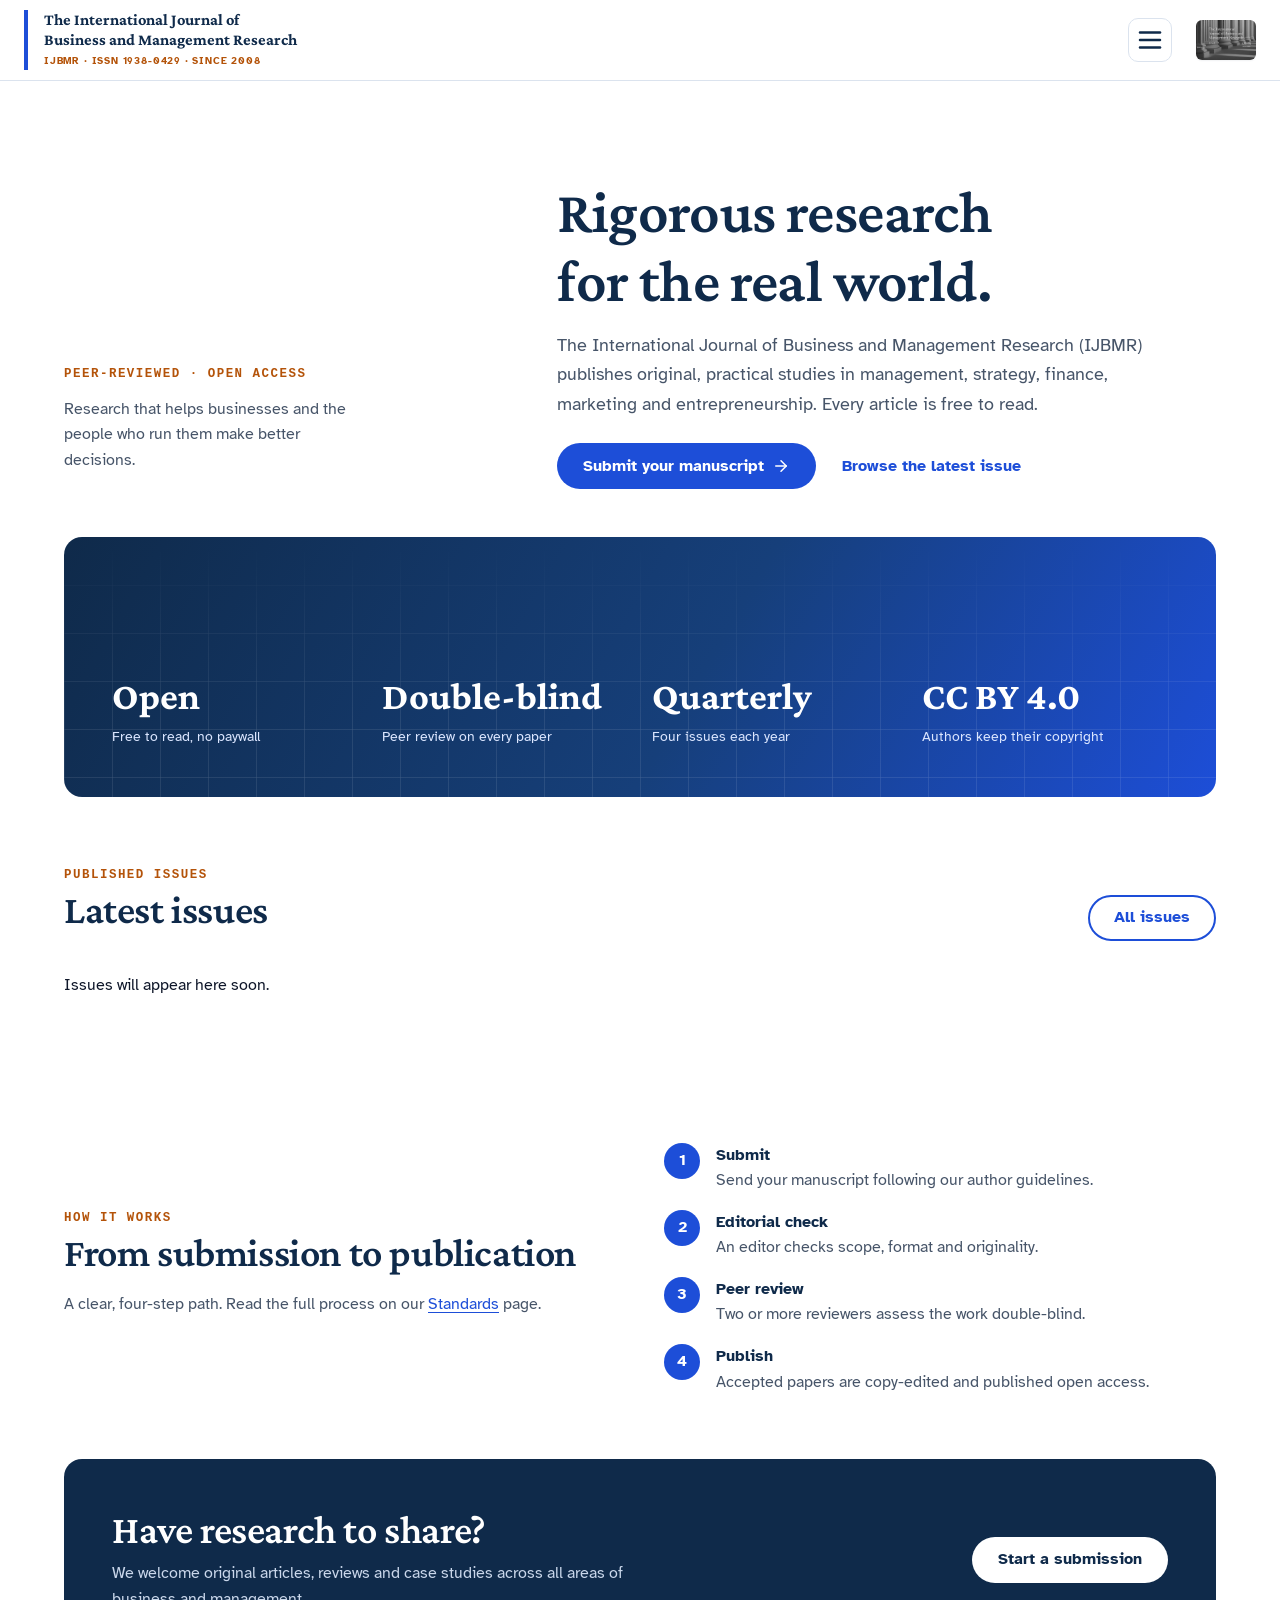
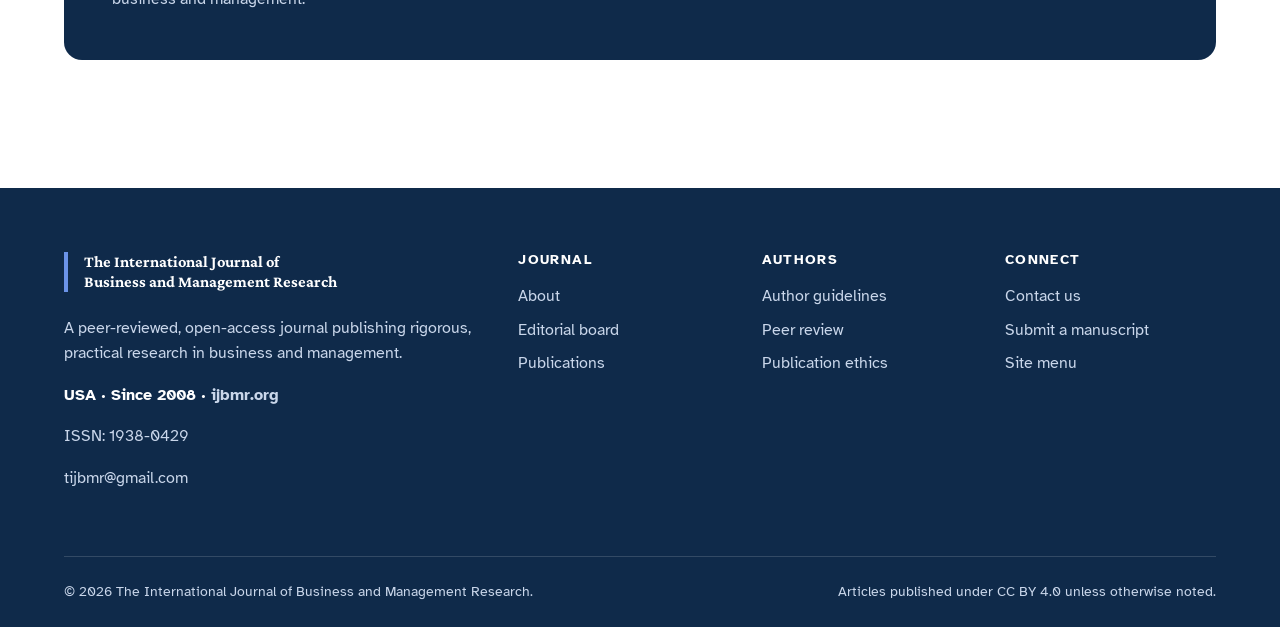
==== commit cb407358: "Shorten homepage headline Co-Authored-By: Claude Opus 5.5 <noreply@anthropic.com> Claude-Session: ht" ====
--- a/index.html
+++ b/index.html
@@ -52,7 +52,7 @@
             Research that helps businesses and the people who run them make better decisions.
           </p>
           <div class="hero-copy reveal">
-            <h1>Rigorous research for the real world of business.</h1>
+            <h1>Rigorous research for the real world.</h1>
             <p class="lead">The International Journal of Business and Management Research (IJBMR) publishes original, practical studies in management, strategy, finance, marketing and entrepreneurship. Every article is free to read.</p>
             <div class="hero-ctas">
               <a class="btn btn-primary" href="contact.html#submit">Submit your manuscript <svg class="" xmlns="http://www.w3.org/2000/svg" viewBox="0 0 24 24" fill="none" stroke="currentColor" stroke-width="2" stroke-linecap="round" stroke-linejoin="round" aria-hidden="true" focusable="false"><path d="M5 12h14"/><path d="m12 5 7 7-7 7"/></svg></a>
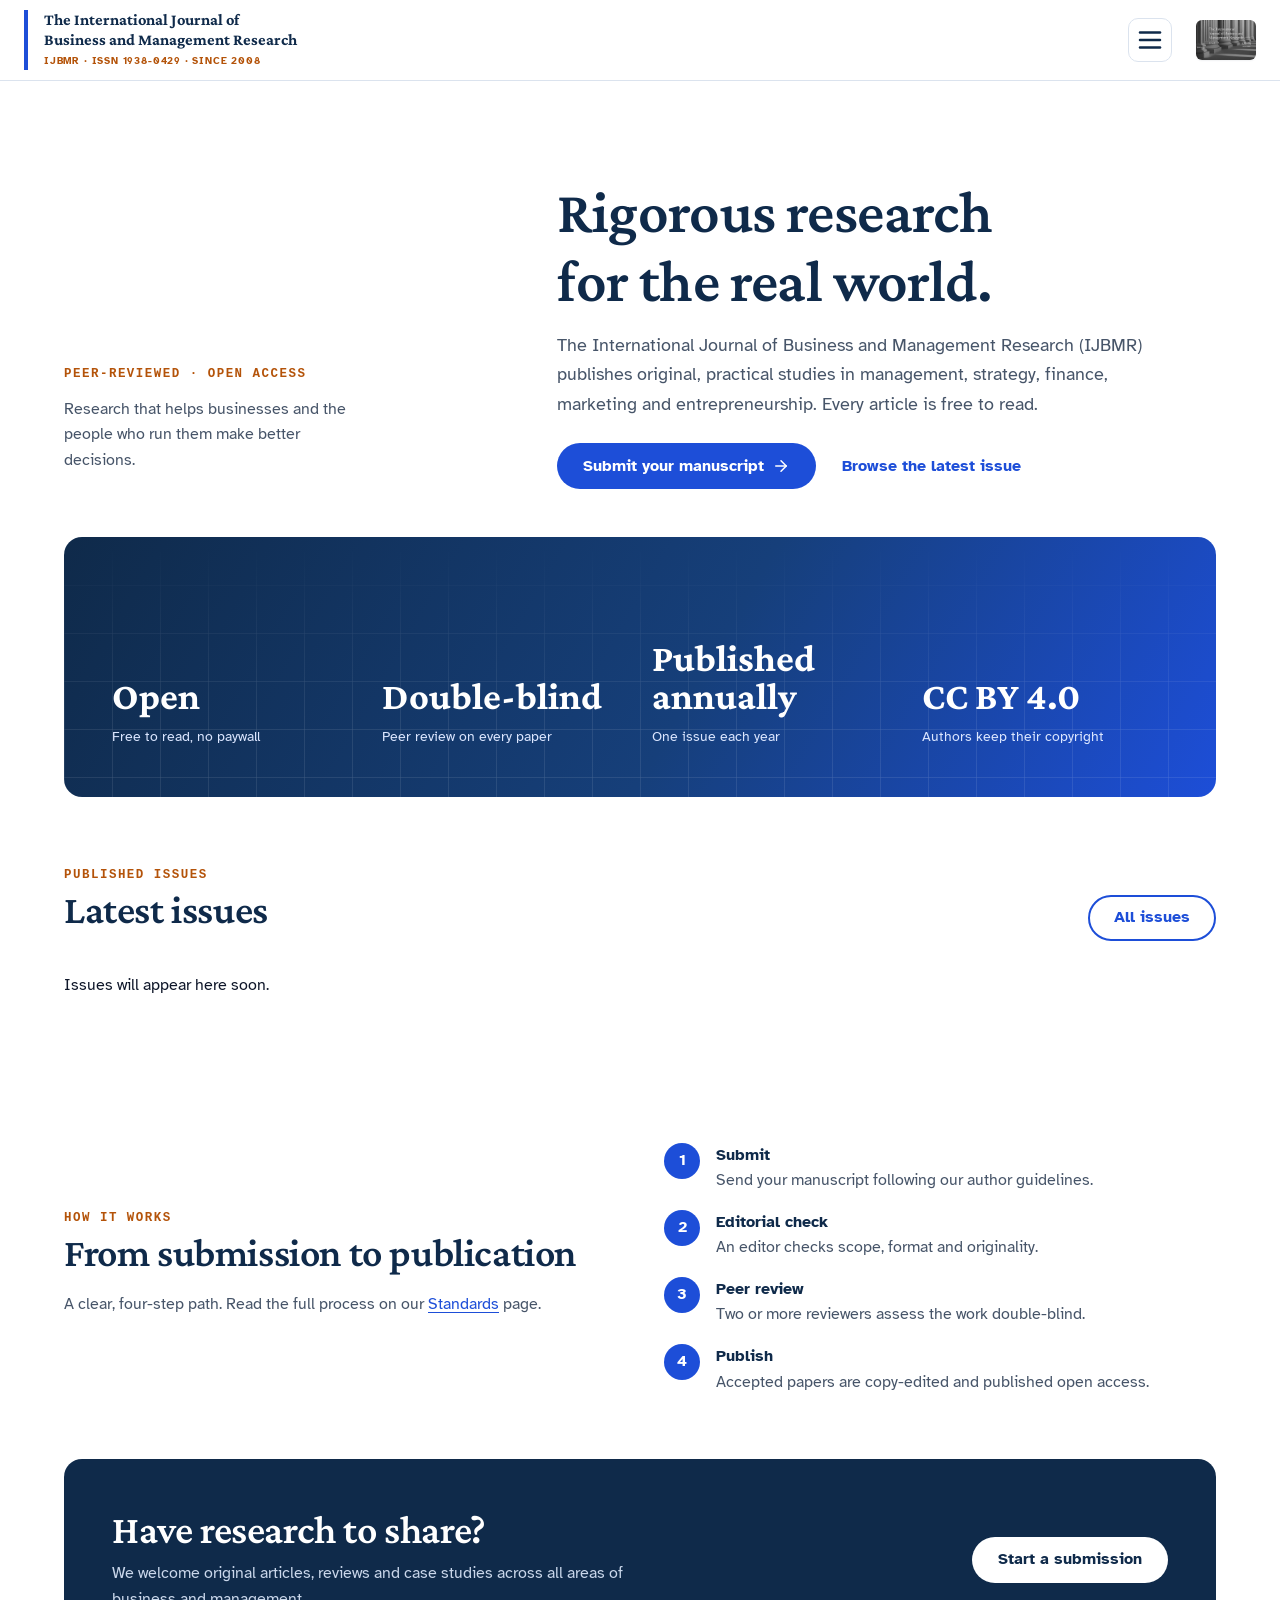
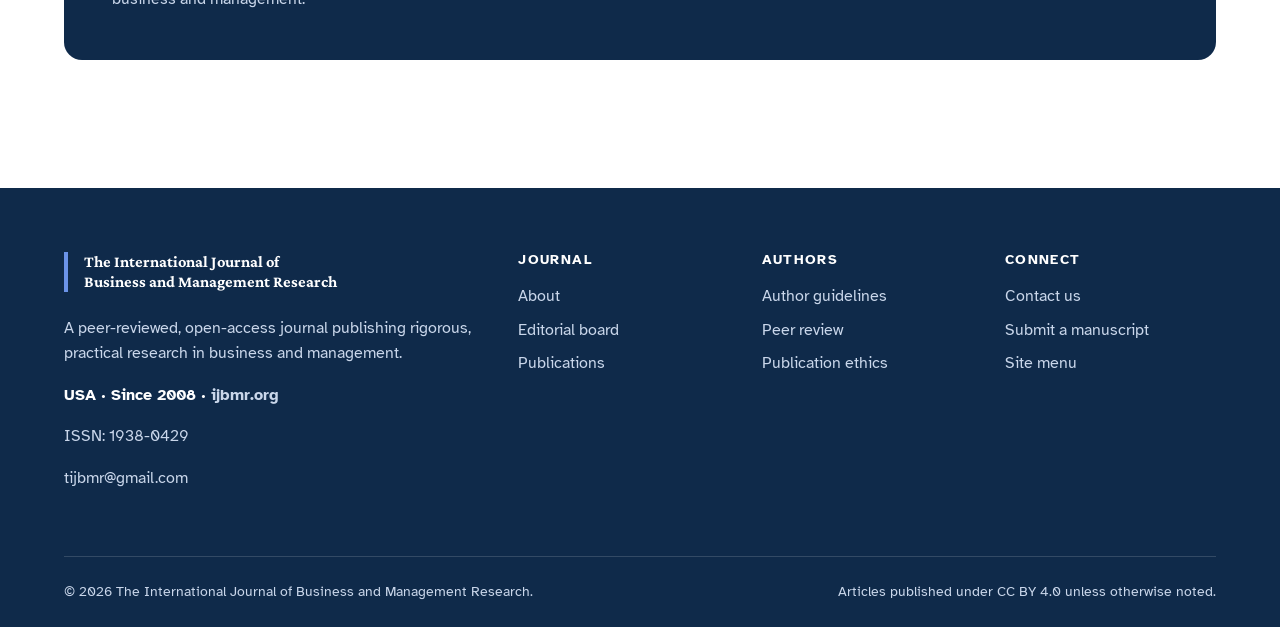
==== commit 3e867c09: "Home page: published annually, one issue each year Co-Authored-By: Claude Opus 5.5 <noreply@anthropi" ====
--- a/index.html
+++ b/index.html
@@ -67,7 +67,7 @@
       <div class="hero-banner reveal" role="group" aria-label="Journal at a glance">
         <div class="stat"><strong>Open</strong><span>Free to read, no paywall</span></div>
         <div class="stat"><strong>Double-blind</strong><span>Peer review on every paper</span></div>
-        <div class="stat"><strong>Quarterly</strong><span>Four issues each year</span></div>
+        <div class="stat"><strong>Published annually</strong><span>One issue each year</span></div>
         <div class="stat"><strong>CC BY 4.0</strong><span>Authors keep their copyright</span></div>
       </div>
     </div>
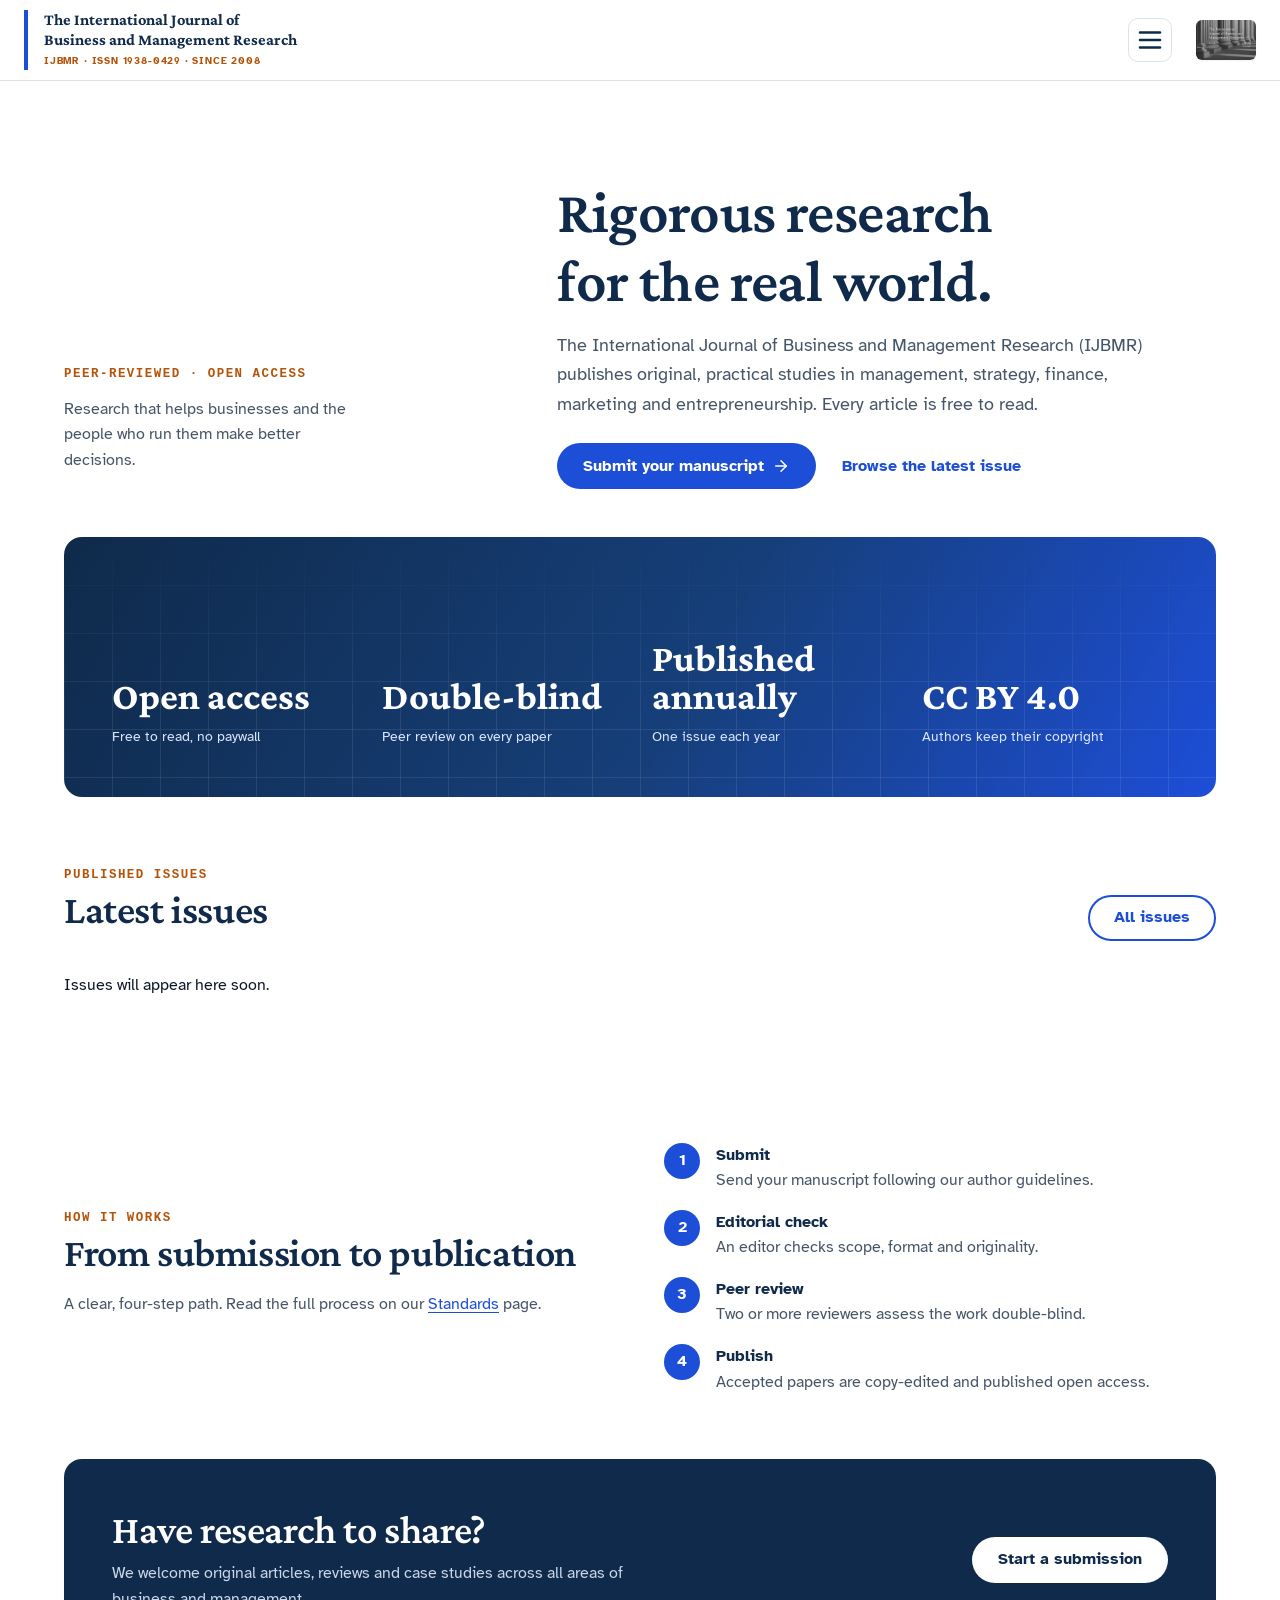
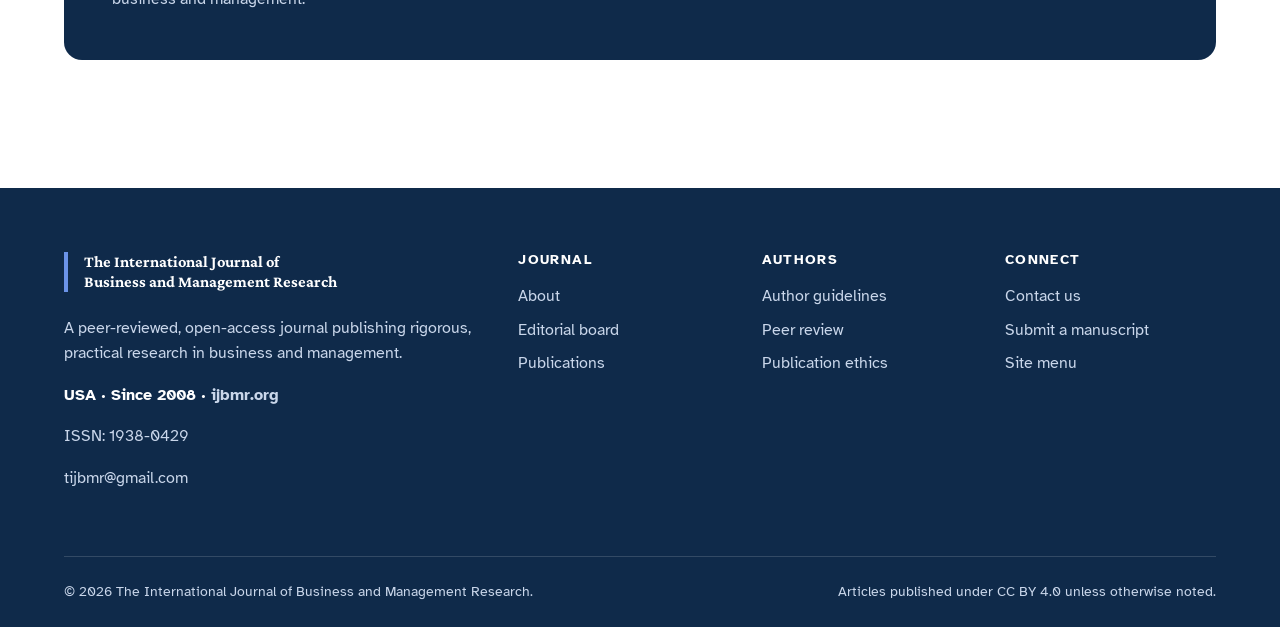
==== commit 5a4102ea: "Home page: Open access Co-Authored-By: Claude Opus 5.5 <noreply@anthropic.com> Claude-Session: https" ====
--- a/index.html
+++ b/index.html
@@ -65,7 +65,7 @@
 
     <div class="container">
       <div class="hero-banner reveal" role="group" aria-label="Journal at a glance">
-        <div class="stat"><strong>Open</strong><span>Free to read, no paywall</span></div>
+        <div class="stat"><strong>Open access</strong><span>Free to read, no paywall</span></div>
         <div class="stat"><strong>Double-blind</strong><span>Peer review on every paper</span></div>
         <div class="stat"><strong>Published annually</strong><span>One issue each year</span></div>
         <div class="stat"><strong>CC BY 4.0</strong><span>Authors keep their copyright</span></div>
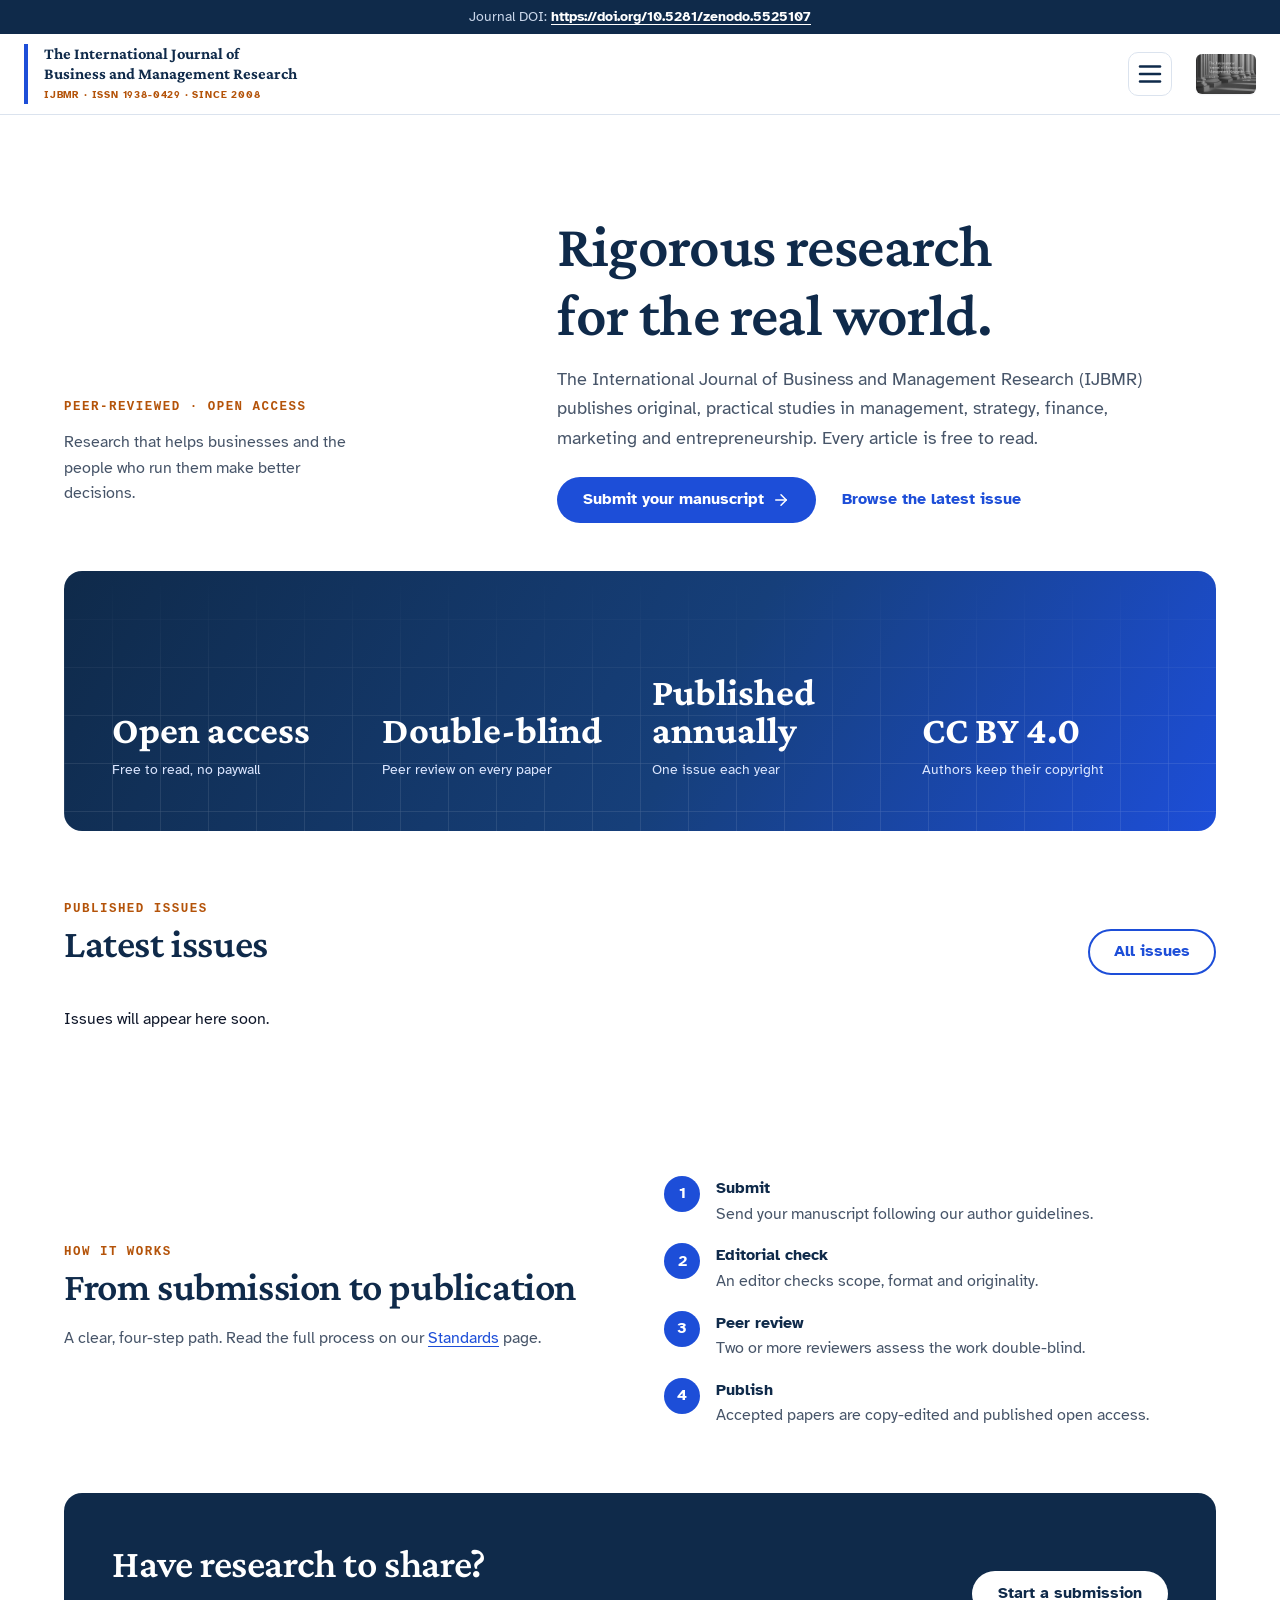
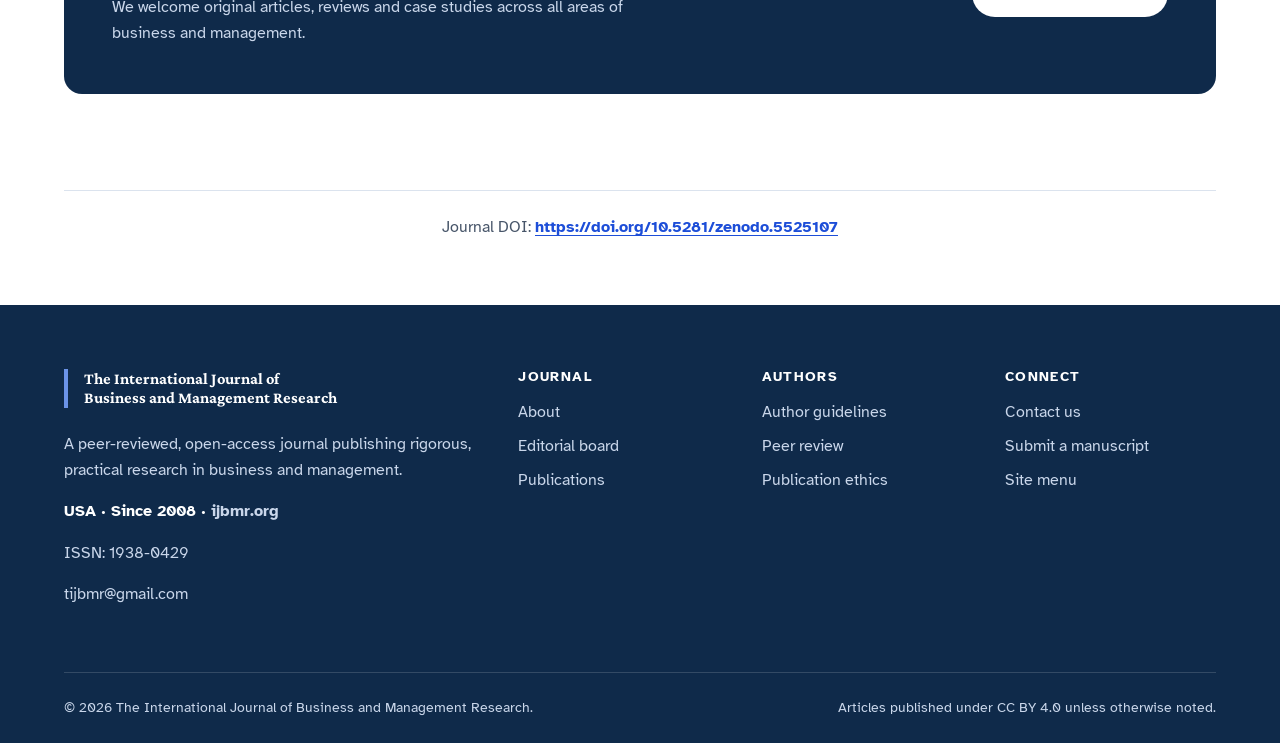
==== commit 421f1fb1: "Home page: show journal DOI at top and bottom Co-Authored-By: Claude Opus 5.5 <noreply@anthropic.com" ====
--- a/index.html
+++ b/index.html
@@ -23,6 +23,8 @@
 </head>
 <body>
   <a class="skip-link" href="#main">Skip to content</a>
+
+  <div class="doi-bar"><div class="container">Journal DOI: <a href="https://doi.org/10.5281/zenodo.5525107" target="_blank" rel="noopener">https://doi.org/10.5281/zenodo.5525107</a></div></div>
 
   <header class="site-header">
     <div class="container header-inner">
@@ -114,6 +116,11 @@
         </div>
       </div>
     </section>
+    <section class="doi-section">
+      <div class="container">
+        <p class="doi-line">Journal DOI: <a href="https://doi.org/10.5281/zenodo.5525107" target="_blank" rel="noopener">https://doi.org/10.5281/zenodo.5525107</a></p>
+      </div>
+    </section>
   </main>
 
   <footer class="site-footer">
--- a/assets/styles.css
+++ b/assets/styles.css
@@ -68,6 +68,14 @@
   background: var(--color-navy); color: #fff; padding: var(--space-2) var(--space-4); border-radius: 6px;
 }
 .skip-link:focus { top: var(--space-4); color: #fff; }
+
+/* Journal DOI (home page, top and bottom) */
+.doi-bar { background: var(--color-navy); color: #c9d6ea; font-size: .85rem; text-align: center; padding: 6px 0; overflow-wrap: anywhere; }
+.doi-bar a { color: #fff; font-weight: 700; }
+.doi-bar a:hover { color: #dbe6ff; }
+.doi-section { padding: var(--space-6) 0 0; }
+.doi-line { margin: 0; padding-top: var(--space-5); border-top: 1px solid var(--color-border); text-align: center; color: var(--color-muted-foreground); overflow-wrap: anywhere; }
+.doi-line a { font-weight: 700; }
 
 /* ---------- Header ---------- */
 .site-header {
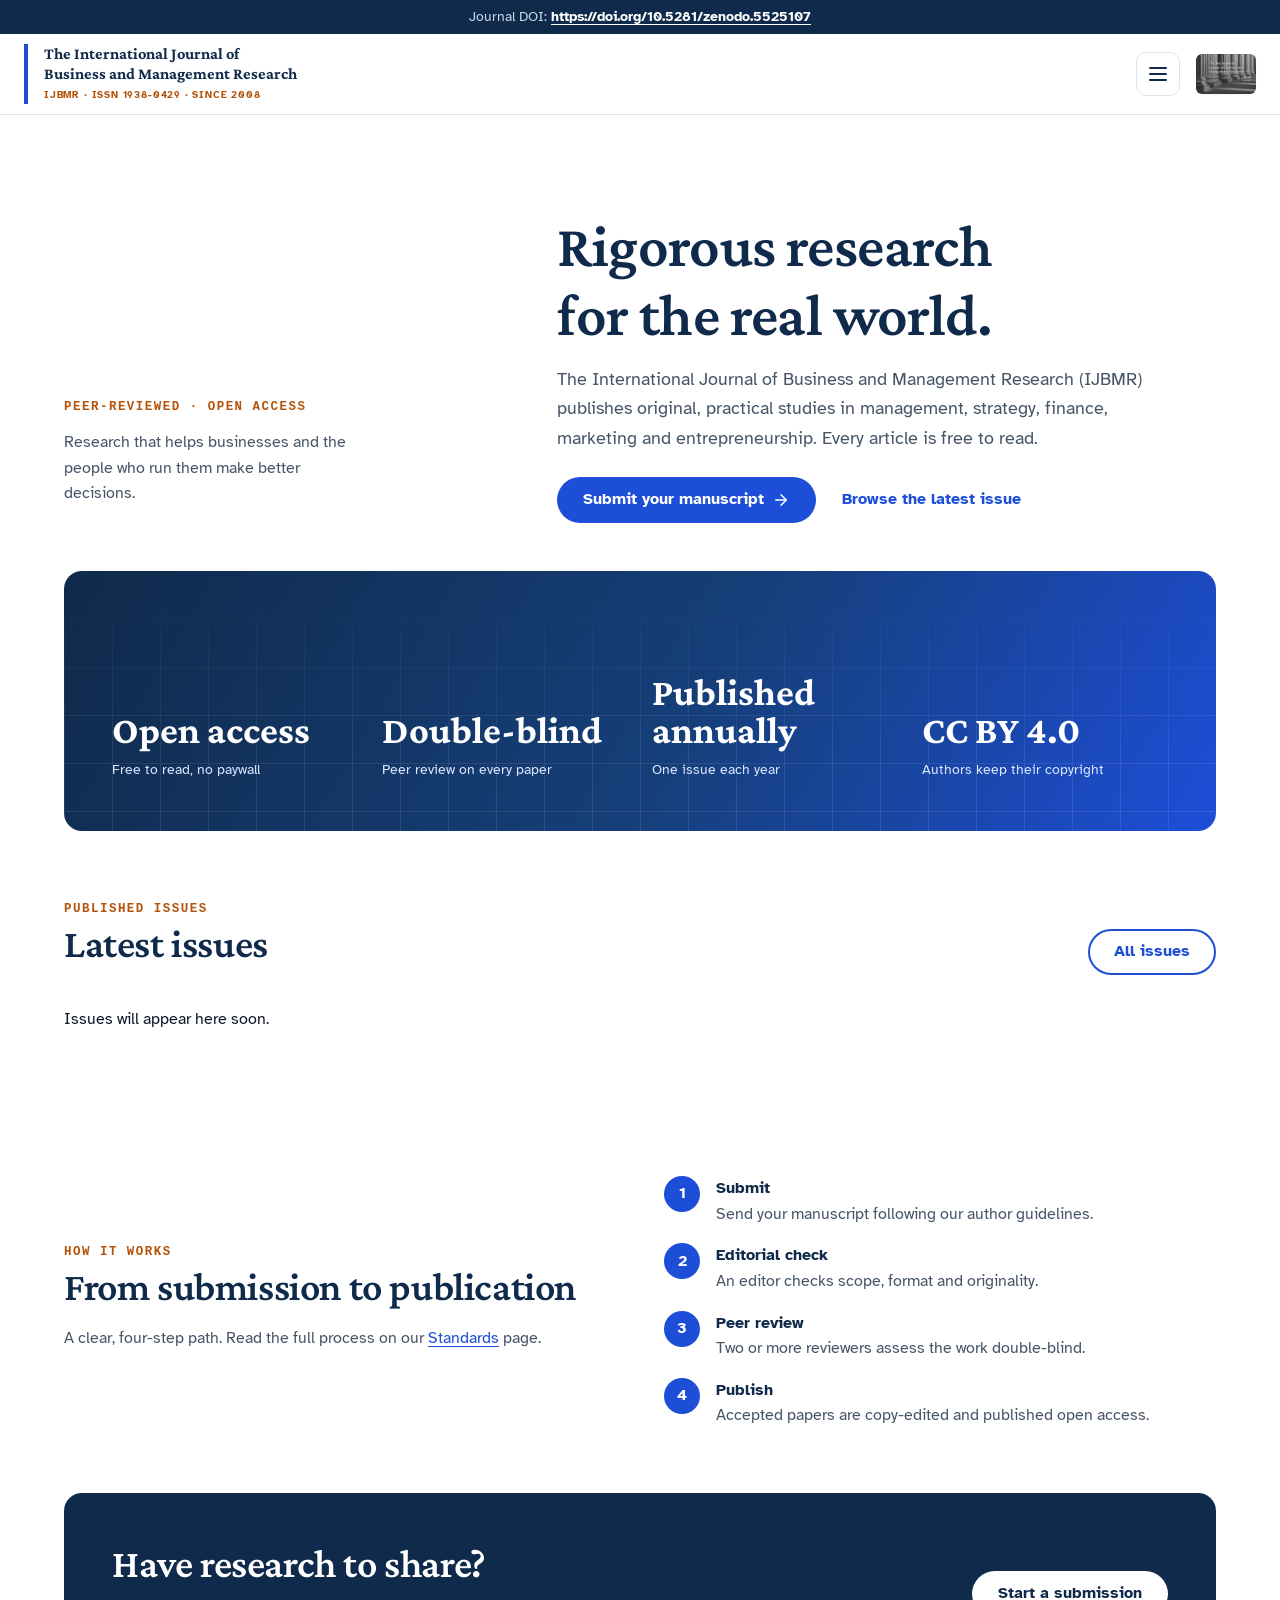
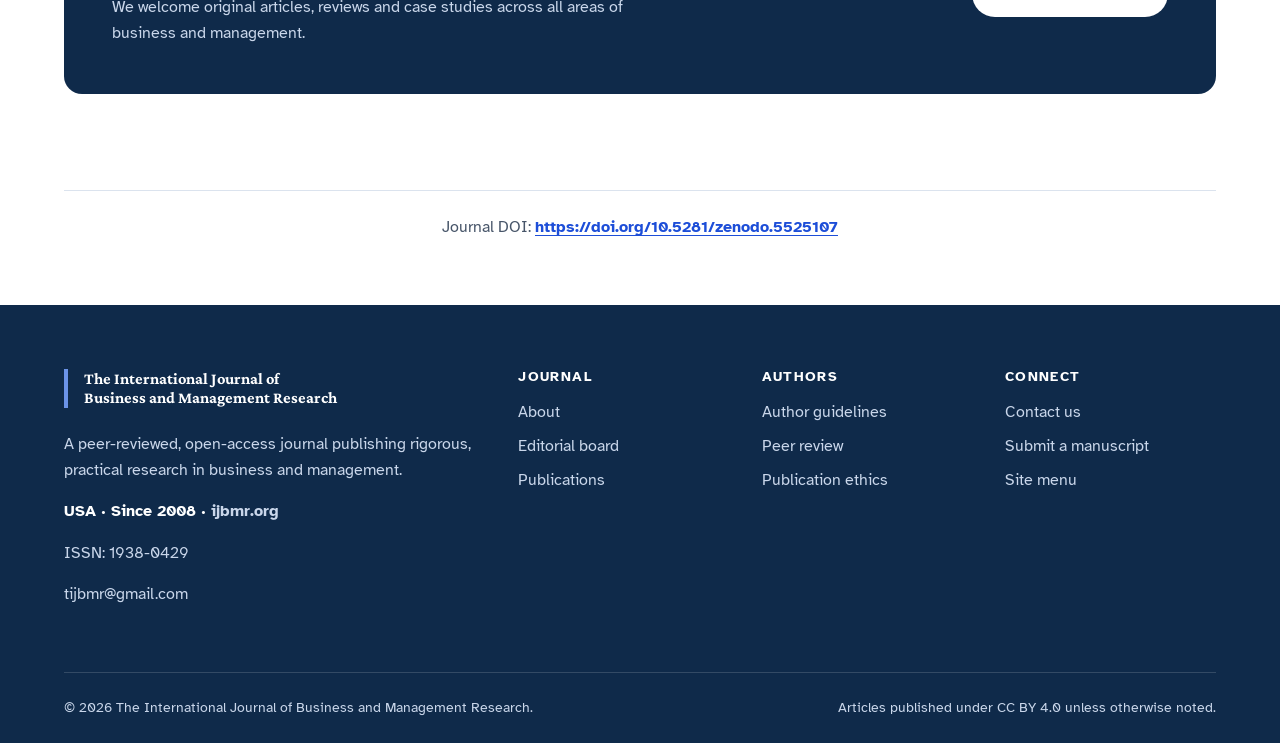
==== commit f260312f: "Header: dropdown menu next to the logo On wide screens it lists About, Editorial board and Publicati" ====
--- a/index.html
+++ b/index.html
@@ -29,7 +29,6 @@
   <header class="site-header">
     <div class="container header-inner">
       <a class="brand" href="index.html" aria-label="IJBMR home"><span class="brand-title">The International Journal of<br>Business and Management Research</span><span class="brand-meta">IJBMR &middot; ISSN 1938-0429 &middot; Since 2008</span></a>
-      <button class="nav-toggle" type="button" aria-expanded="false" aria-controls="site-nav" aria-label="Open navigation"><svg class="" xmlns="http://www.w3.org/2000/svg" viewBox="0 0 24 24" fill="none" stroke="currentColor" stroke-width="2" stroke-linecap="round" stroke-linejoin="round" aria-hidden="true" focusable="false"><path d="M4 6h16"/><path d="M4 12h16"/><path d="M4 18h16"/></svg></button>
       <nav id="site-nav" class="site-nav" aria-label="Main">
         <ul>
           <li><a href="index.html" aria-current="page">Home</a></li>
@@ -41,6 +40,19 @@
           <li class="nav-cta"><a class="btn btn-primary" href="contact.html#submit">Submit a manuscript</a></li>
         </ul>
       </nav>
+      <div class="quick-menu">
+        <button class="nav-toggle" type="button" aria-expanded="false" aria-controls="quick-panel" aria-label="Open menu"><svg xmlns="http://www.w3.org/2000/svg" width="24" height="24" viewBox="0 0 24 24" fill="none" stroke="currentColor" stroke-width="2" stroke-linecap="round" stroke-linejoin="round" aria-hidden="true" focusable="false"><path d="M4 6h16"/><path d="M4 12h16"/><path d="M4 18h16"/></svg></button>
+        <ul id="quick-panel" class="quick-panel">
+          <li class="qm-full"><a href="index.html" aria-current="page">Home</a></li>
+          <li class="qm-full"><a href="menu.html">Menu</a></li>
+          <li><a href="about.html">About</a></li>
+          <li><a href="about.html#board">Editorial board</a></li>
+          <li><a href="publications.html">Publications</a></li>
+          <li class="qm-full"><a href="standards.html">Standards</a></li>
+          <li class="qm-full"><a href="contact.html">Contact</a></li>
+          <li class="qm-full qm-cta"><a class="btn btn-primary" href="contact.html#submit">Submit a manuscript</a></li>
+        </ul>
+      </div>
       <img class="header-logo" src="assets/logo.jpg" width="72" height="48" alt="IJBMR logo">
     </div>
   </header>
--- a/assets/styles.css
+++ b/assets/styles.css
@@ -84,21 +84,21 @@
   backdrop-filter: saturate(1.4) blur(8px);
   border-bottom: 1px solid var(--color-border);
 }
-.header-inner { display: flex; align-items: center; justify-content: space-between; gap: var(--space-5); min-height: 80px; max-width: 1360px; }
+.header-inner { display: flex; align-items: center; justify-content: space-between; gap: var(--space-4); min-height: 80px; max-width: 1400px; }
 .brand {
   display: flex; flex-direction: column; justify-content: center; gap: 4px;
   padding-left: var(--space-4); border-left: 4px solid var(--color-primary);
   text-decoration: none; color: var(--color-navy); flex: none;
 }
 .brand:hover { color: var(--color-navy); }
-.site-nav, .nav-toggle { margin-left: auto; }
+.site-nav { margin-left: auto; }
 .header-logo { flex: none; width: 72px; height: 48px; object-fit: cover; border-radius: 6px; box-shadow: var(--shadow-sm); }
 .brand-title { font-family: var(--font-serif); font-weight: 700; font-size: 1.2rem; line-height: 1.2; white-space: nowrap; }
 .brand-meta { font-size: .72rem; font-weight: 700; letter-spacing: .12em; text-transform: uppercase; color: var(--color-accent); }
 
 .site-nav ul { display: flex; gap: var(--space-1); list-style: none; margin: 0; padding: 0; }
 .site-nav a {
-  display: inline-flex; align-items: center; min-height: 44px; padding: 0 10px;
+  display: inline-flex; align-items: center; min-height: 44px; padding: 0 9px;
   color: var(--color-foreground); text-decoration: none; font-weight: 700; font-size: .95rem; border-radius: 8px;
   transition: background-color .2s var(--ease), color .2s var(--ease);
 }
@@ -108,23 +108,35 @@
 .site-nav .nav-cta .btn { padding: 0 var(--space-5); border-radius: 999px; color: #fff; white-space: nowrap; }
 .site-nav .nav-cta .btn:hover { background: var(--color-primary-hover); color: #fff; }
 
+/* Dropdown menu button (next to the logo, all screen sizes) */
+.quick-menu { position: relative; flex: none; }
 .nav-toggle {
-  display: none; width: 44px; height: 44px; border: 1px solid var(--color-border); border-radius: 10px;
+  display: inline-flex; width: 44px; height: 44px; border: 1px solid var(--color-border); border-radius: 10px;
   background: #fff; color: var(--color-navy); cursor: pointer; align-items: center; justify-content: center;
-}
-@media (max-width: 1340px) {
-  .nav-toggle { display: inline-flex; }
-  .site-nav {
-    position: absolute; left: 0; right: 0; top: 100%;
-    background: #fff; border-bottom: 1px solid var(--color-border); box-shadow: var(--shadow-md);
-    display: none;
-  }
-  .site-nav.is-open { display: block; }
-  .site-nav ul { flex-direction: column; padding: var(--space-3) var(--space-4) var(--space-5); }
-  .site-nav a { width: 100%; }
-  .site-nav .nav-cta .btn { justify-content: center; }
-  .site-nav a[aria-current="page"] { box-shadow: inset 3px 0 0 var(--color-primary); background: var(--color-primary-soft); }
-  .nav-cta { margin: var(--space-3) 0 0; }
+  transition: background-color .2s var(--ease), border-color .2s var(--ease);
+}
+.nav-toggle:hover, .nav-toggle[aria-expanded="true"] { background: var(--color-primary-soft); border-color: var(--color-primary); color: var(--color-primary); }
+.nav-toggle svg { width: 24px; height: 24px; flex: none; }
+.quick-panel {
+  display: none; position: absolute; right: 0; top: calc(100% + 10px); z-index: 60; min-width: 240px;
+  margin: 0; padding: var(--space-2); list-style: none; background: #fff;
+  border: 1px solid var(--color-border); border-radius: 12px; box-shadow: var(--shadow-md);
+}
+.quick-panel.is-open { display: block; }
+.quick-panel a {
+  display: flex; align-items: center; min-height: 44px; padding: 0 var(--space-3); border-radius: 8px;
+  color: var(--color-foreground); text-decoration: none; font-weight: 700; white-space: nowrap;
+}
+.quick-panel a:hover { background: var(--color-primary-soft); color: var(--color-primary); }
+.quick-panel a[aria-current="page"] { color: var(--color-primary); background: var(--color-primary-soft); }
+.quick-panel .qm-cta a { justify-content: center; color: #fff; margin-top: var(--space-2); }
+.quick-panel .qm-cta a:hover { background: var(--color-primary-hover); color: #fff; }
+.qm-full { display: none; }
+
+@media (max-width: 1380px) {
+  .site-nav { display: none; }
+  .quick-menu { margin-left: auto; }
+  .qm-full { display: block; }
   .brand-title { font-size: 1.02rem; }
   .header-logo { width: 60px; height: 40px; }
   .brand-meta { font-size: .64rem; letter-spacing: .08em; }
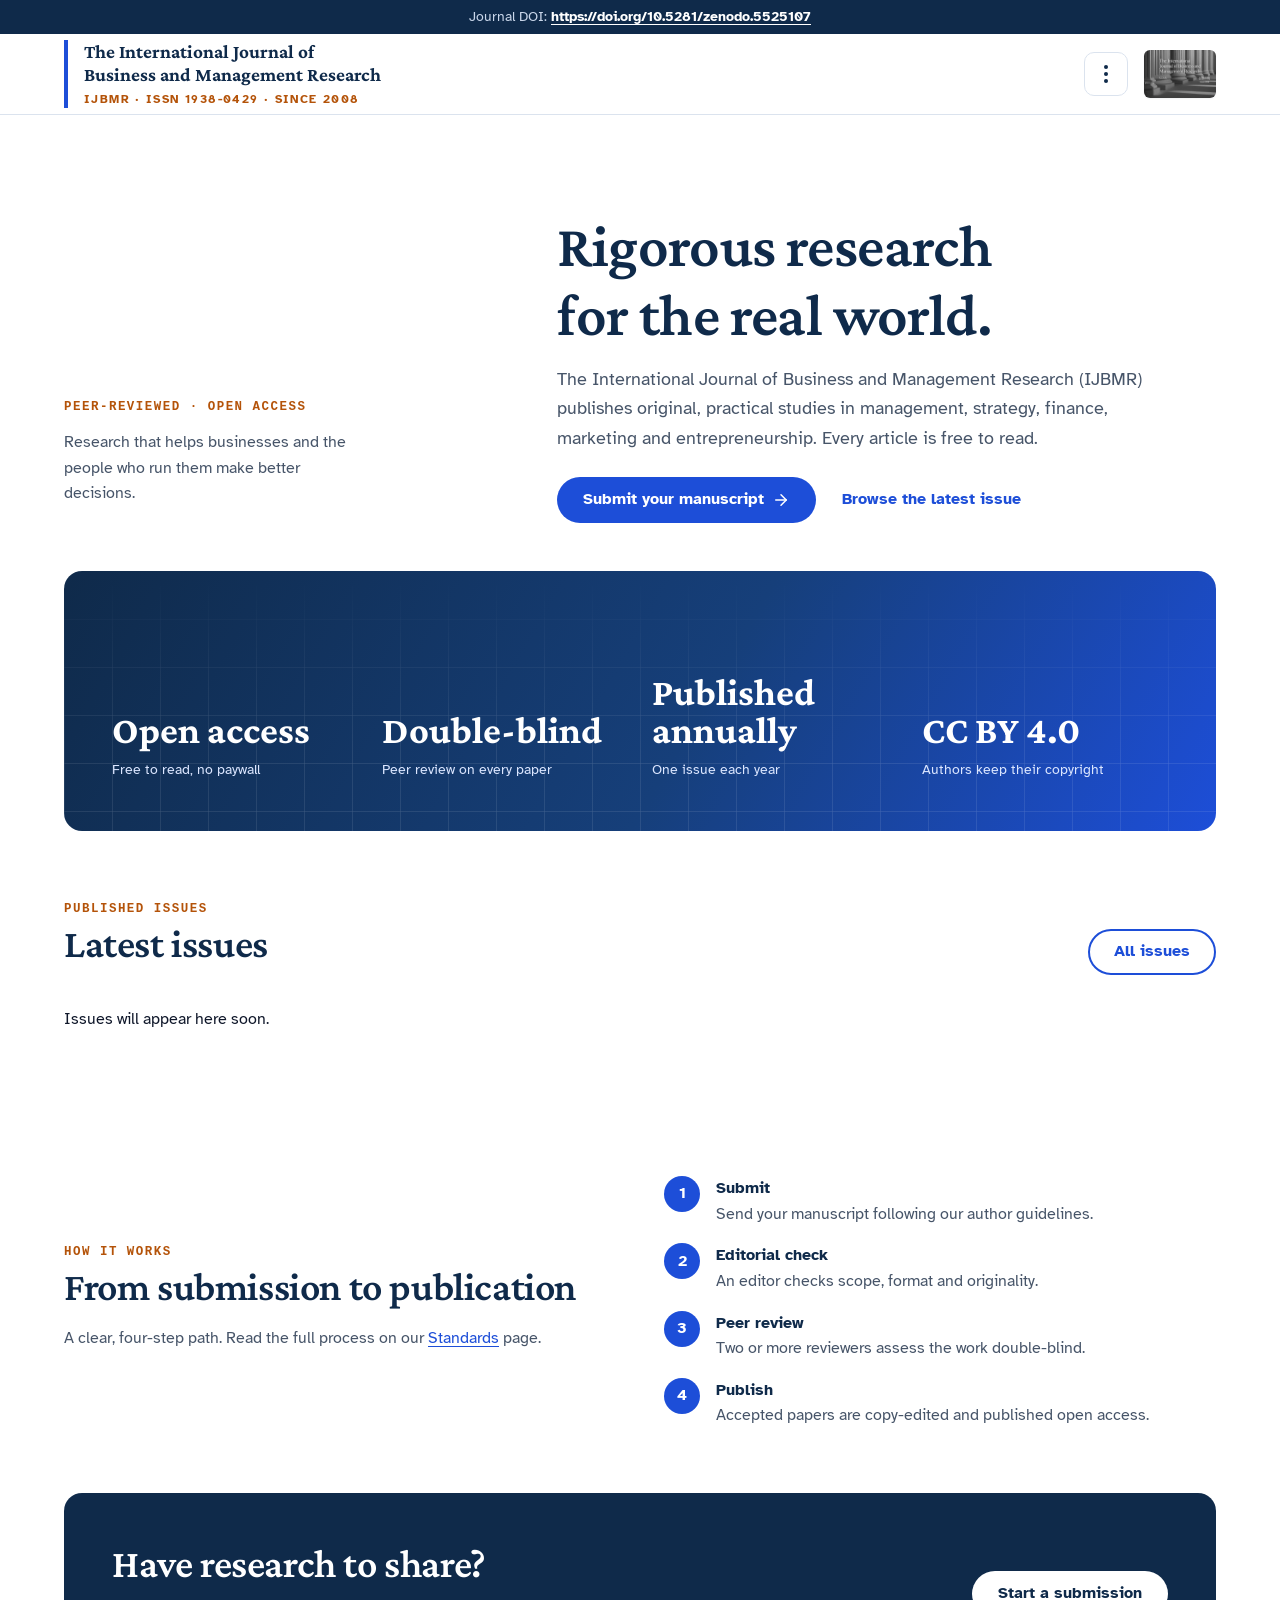
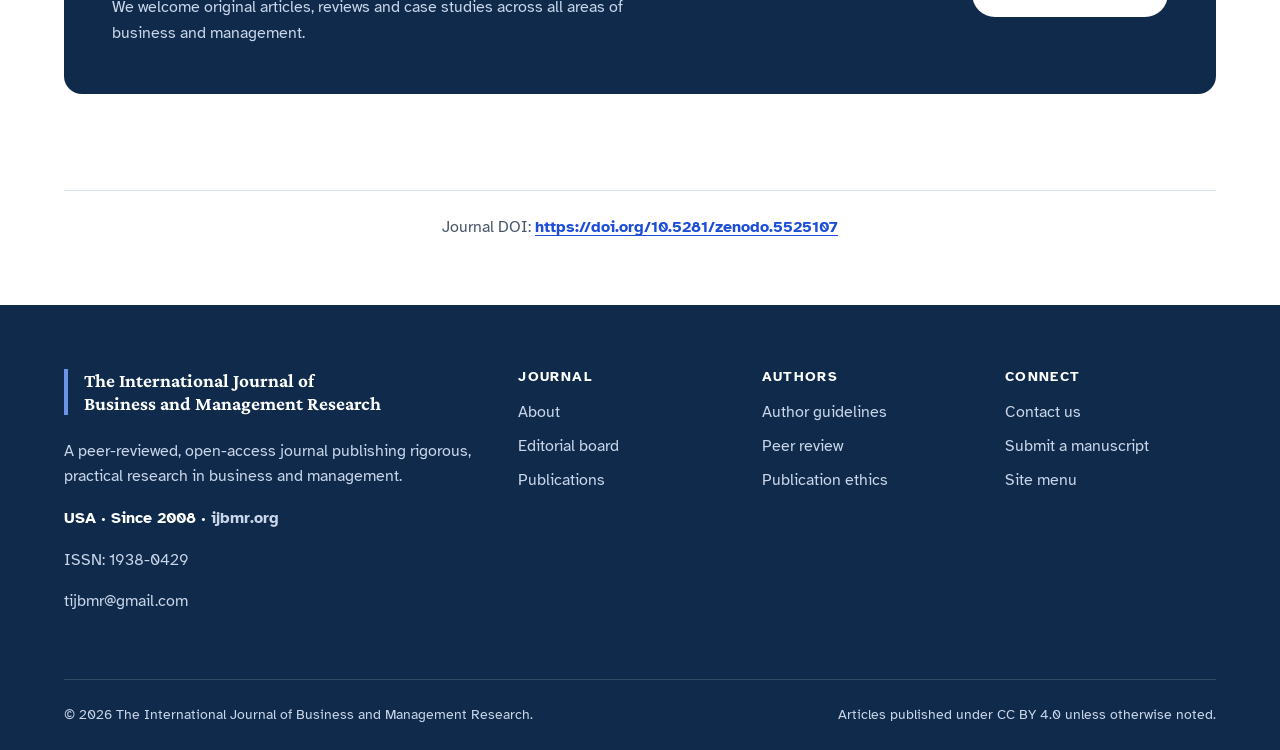
==== commit 60c3881b: "Header: replace menu bar with a three-dots menu All links now appear only when the three-dots button" ====
--- a/index.html
+++ b/index.html
@@ -29,28 +29,17 @@
   <header class="site-header">
     <div class="container header-inner">
       <a class="brand" href="index.html" aria-label="IJBMR home"><span class="brand-title">The International Journal of<br>Business and Management Research</span><span class="brand-meta">IJBMR &middot; ISSN 1938-0429 &middot; Since 2008</span></a>
-      <nav id="site-nav" class="site-nav" aria-label="Main">
-        <ul>
+      <div class="quick-menu">
+        <button class="nav-toggle" type="button" aria-expanded="false" aria-controls="quick-panel" aria-label="Open menu"><svg xmlns="http://www.w3.org/2000/svg" width="24" height="24" viewBox="0 0 24 24" fill="currentColor" aria-hidden="true" focusable="false"><circle cx="12" cy="5" r="2"/><circle cx="12" cy="12" r="2"/><circle cx="12" cy="19" r="2"/></svg></button>
+        <ul id="quick-panel" class="quick-panel">
           <li><a href="index.html" aria-current="page">Home</a></li>
           <li><a href="menu.html">Menu</a></li>
           <li><a href="about.html">About</a></li>
+          <li><a href="about.html#board">Editorial board</a></li>
           <li><a href="publications.html">Publications</a></li>
           <li><a href="standards.html">Standards</a></li>
           <li><a href="contact.html">Contact</a></li>
-          <li class="nav-cta"><a class="btn btn-primary" href="contact.html#submit">Submit a manuscript</a></li>
-        </ul>
-      </nav>
-      <div class="quick-menu">
-        <button class="nav-toggle" type="button" aria-expanded="false" aria-controls="quick-panel" aria-label="Open menu"><svg xmlns="http://www.w3.org/2000/svg" width="24" height="24" viewBox="0 0 24 24" fill="none" stroke="currentColor" stroke-width="2" stroke-linecap="round" stroke-linejoin="round" aria-hidden="true" focusable="false"><path d="M4 6h16"/><path d="M4 12h16"/><path d="M4 18h16"/></svg></button>
-        <ul id="quick-panel" class="quick-panel">
-          <li class="qm-full"><a href="index.html" aria-current="page">Home</a></li>
-          <li class="qm-full"><a href="menu.html">Menu</a></li>
-          <li><a href="about.html">About</a></li>
-          <li><a href="about.html#board">Editorial board</a></li>
-          <li><a href="publications.html">Publications</a></li>
-          <li class="qm-full"><a href="standards.html">Standards</a></li>
-          <li class="qm-full"><a href="contact.html">Contact</a></li>
-          <li class="qm-full qm-cta"><a class="btn btn-primary" href="contact.html#submit">Submit a manuscript</a></li>
+          <li class="qm-cta"><a class="btn btn-primary" href="contact.html#submit">Submit a manuscript</a></li>
         </ul>
       </div>
       <img class="header-logo" src="assets/logo.jpg" width="72" height="48" alt="IJBMR logo">
--- a/assets/styles.css
+++ b/assets/styles.css
@@ -84,32 +84,19 @@
   backdrop-filter: saturate(1.4) blur(8px);
   border-bottom: 1px solid var(--color-border);
 }
-.header-inner { display: flex; align-items: center; justify-content: space-between; gap: var(--space-4); min-height: 80px; max-width: 1400px; }
+.header-inner { display: flex; align-items: center; justify-content: space-between; gap: var(--space-4); min-height: 80px; }
 .brand {
   display: flex; flex-direction: column; justify-content: center; gap: 4px;
   padding-left: var(--space-4); border-left: 4px solid var(--color-primary);
   text-decoration: none; color: var(--color-navy); flex: none;
 }
 .brand:hover { color: var(--color-navy); }
-.site-nav { margin-left: auto; }
 .header-logo { flex: none; width: 72px; height: 48px; object-fit: cover; border-radius: 6px; box-shadow: var(--shadow-sm); }
 .brand-title { font-family: var(--font-serif); font-weight: 700; font-size: 1.2rem; line-height: 1.2; white-space: nowrap; }
 .brand-meta { font-size: .72rem; font-weight: 700; letter-spacing: .12em; text-transform: uppercase; color: var(--color-accent); }
 
-.site-nav ul { display: flex; gap: var(--space-1); list-style: none; margin: 0; padding: 0; }
-.site-nav a {
-  display: inline-flex; align-items: center; min-height: 44px; padding: 0 9px;
-  color: var(--color-foreground); text-decoration: none; font-weight: 700; font-size: .95rem; border-radius: 8px;
-  transition: background-color .2s var(--ease), color .2s var(--ease);
-}
-.site-nav a:hover { background: var(--color-primary-soft); color: var(--color-primary); }
-.site-nav a[aria-current="page"] { color: var(--color-primary); box-shadow: inset 0 -2px 0 var(--color-primary); border-radius: 0; }
-.nav-cta { margin-left: var(--space-2); }
-.site-nav .nav-cta .btn { padding: 0 var(--space-5); border-radius: 999px; color: #fff; white-space: nowrap; }
-.site-nav .nav-cta .btn:hover { background: var(--color-primary-hover); color: #fff; }
-
 /* Dropdown menu button (next to the logo, all screen sizes) */
-.quick-menu { position: relative; flex: none; }
+.quick-menu { position: relative; flex: none; margin-left: auto; }
 .nav-toggle {
   display: inline-flex; width: 44px; height: 44px; border: 1px solid var(--color-border); border-radius: 10px;
   background: #fff; color: var(--color-navy); cursor: pointer; align-items: center; justify-content: center;
@@ -131,12 +118,8 @@
 .quick-panel a[aria-current="page"] { color: var(--color-primary); background: var(--color-primary-soft); }
 .quick-panel .qm-cta a { justify-content: center; color: #fff; margin-top: var(--space-2); }
 .quick-panel .qm-cta a:hover { background: var(--color-primary-hover); color: #fff; }
-.qm-full { display: none; }
-
-@media (max-width: 1380px) {
-  .site-nav { display: none; }
-  .quick-menu { margin-left: auto; }
-  .qm-full { display: block; }
+
+@media (max-width: 640px) {
   .brand-title { font-size: 1.02rem; }
   .header-logo { width: 60px; height: 40px; }
   .brand-meta { font-size: .64rem; letter-spacing: .08em; }
